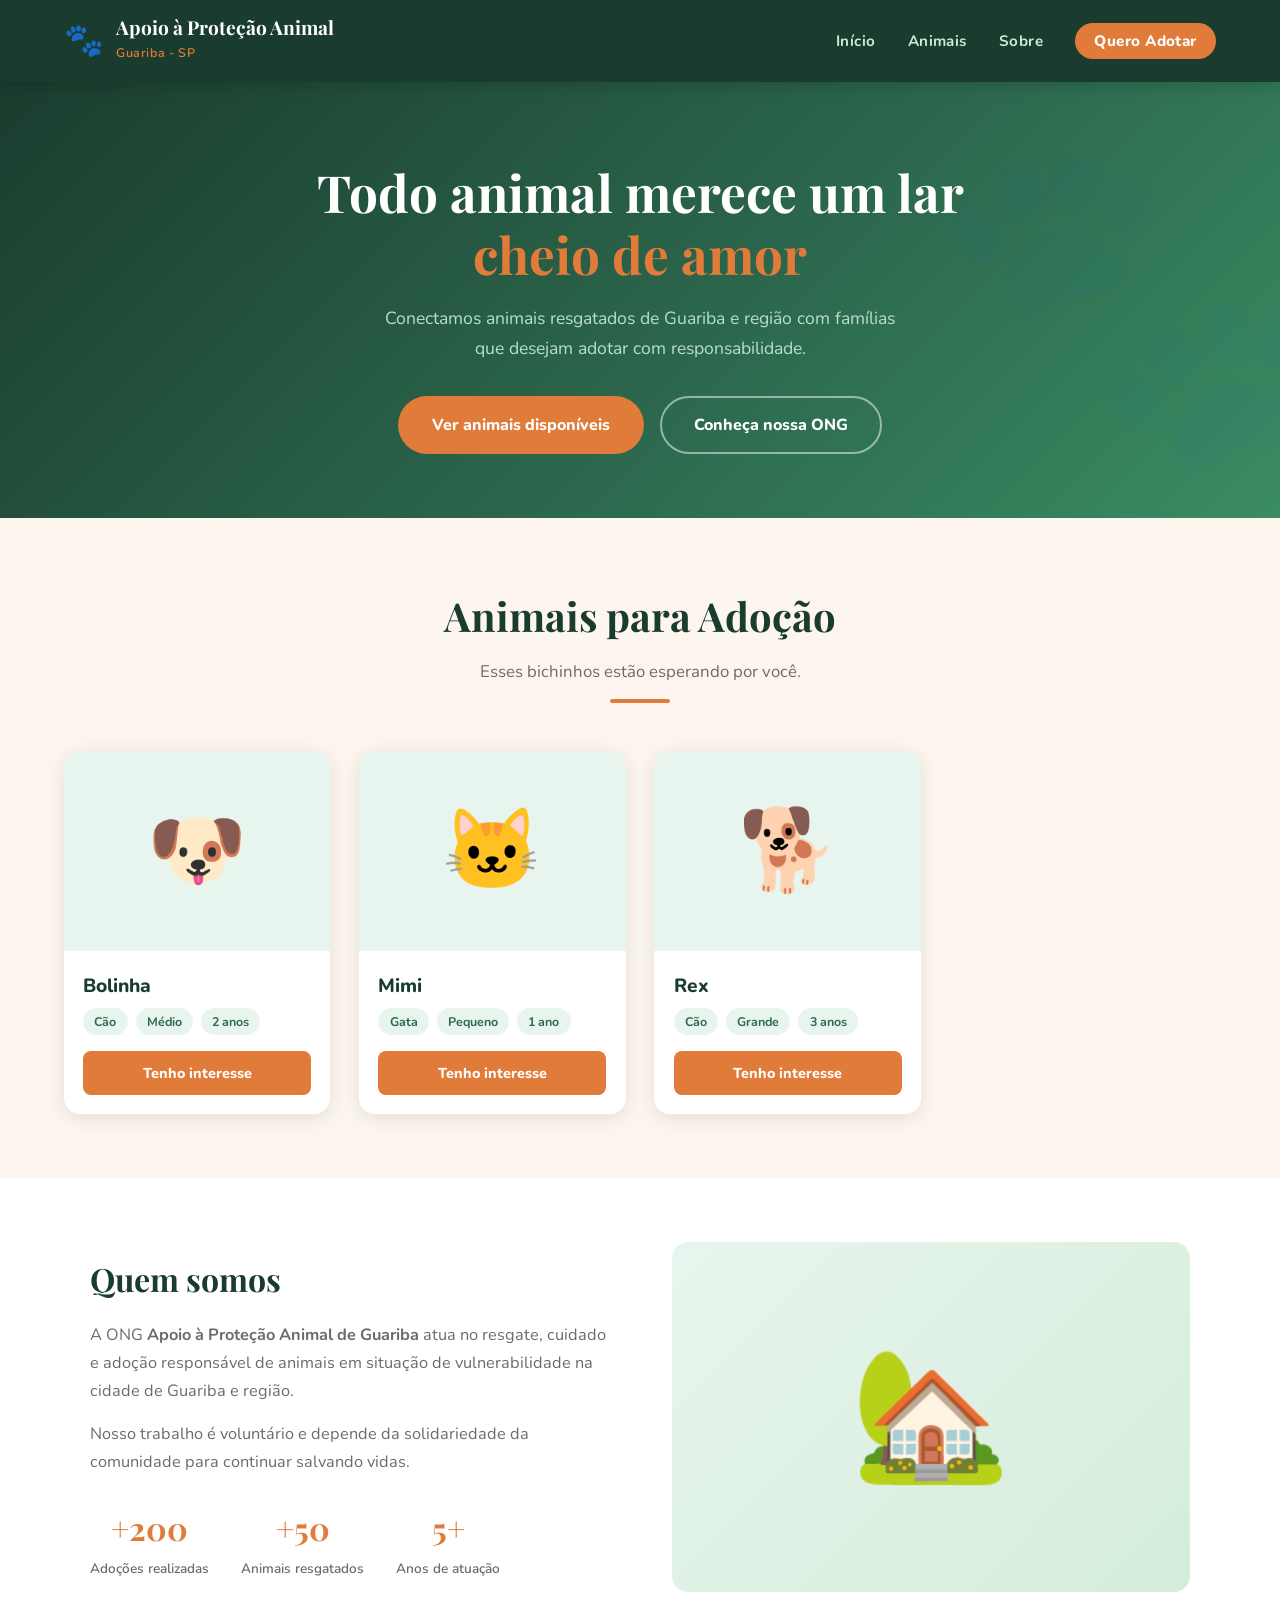
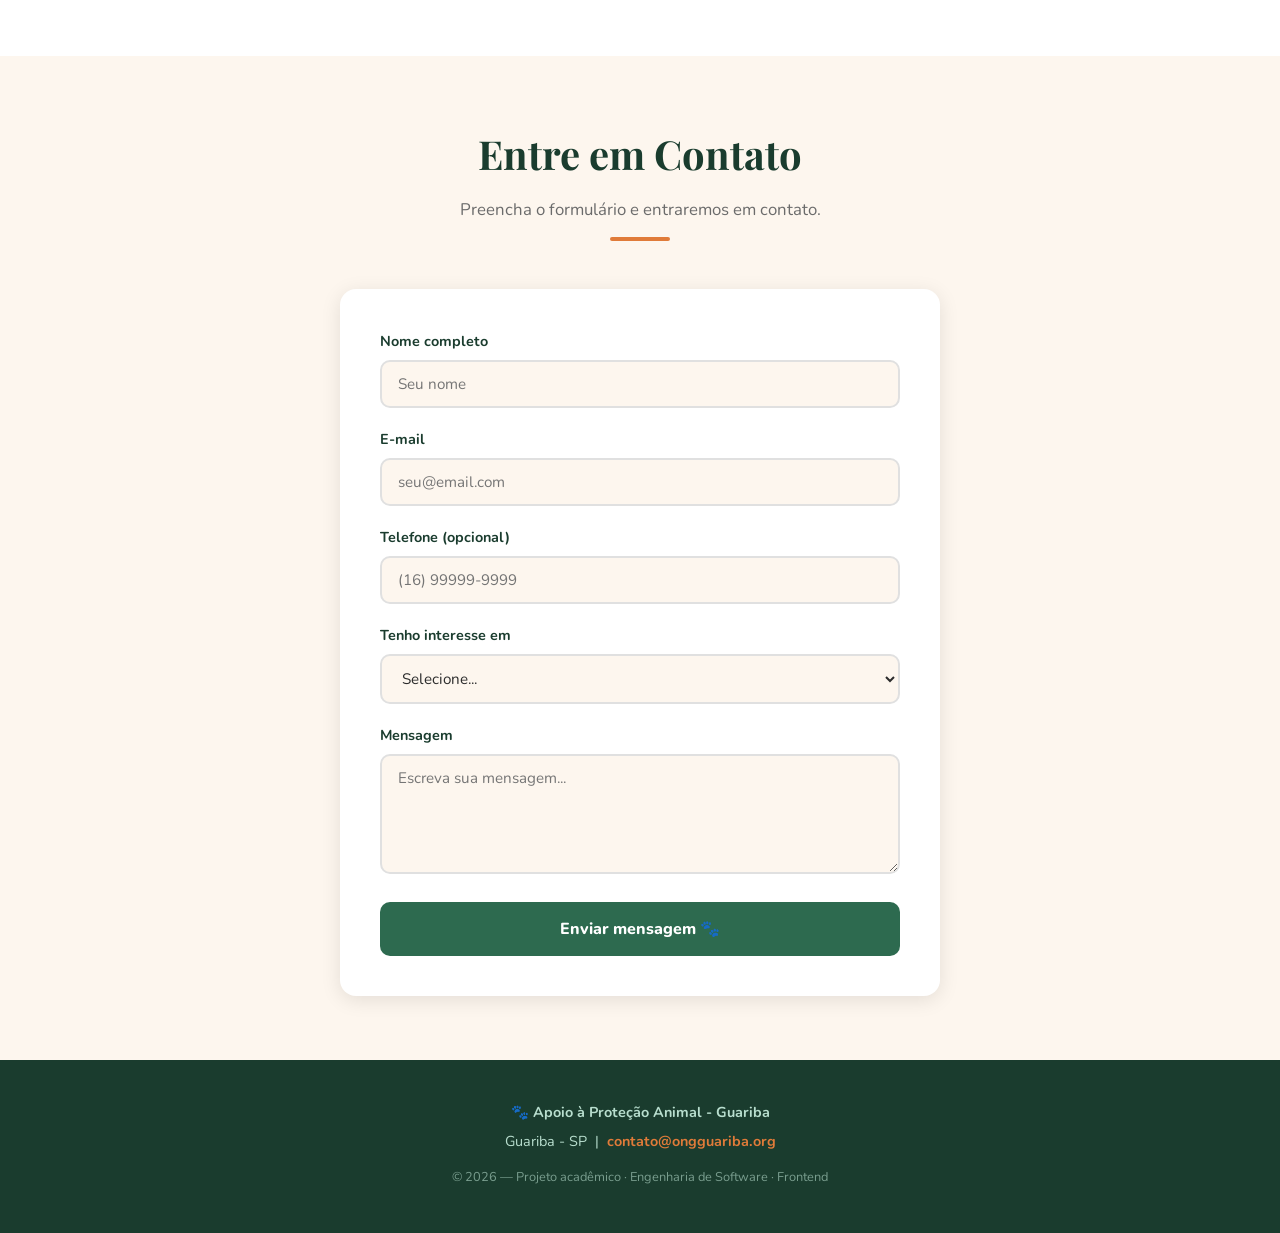
==== index.html @ 53de8f16 "fix: "correcao das pastas e css"" ====
<!DOCTYPE html>
<html lang="pt-BR">
<head>
  <meta charset="UTF-8">
  <meta name="viewport" content="width=device-width, initial-scale=1.0">
  <title>Apoio à Proteção Animal - Guariba</title>
  <meta name="description" content="ONG dedicada ao bem-estar e adoção responsável de animais em Guariba - SP.">
  <link rel="stylesheet" href="assets/css/style.css">
</head>
<body>

  <!-- ===== HEADER ===== -->
  <header>
    <div class="header-inner">

      <div class="logo">
        <span class="logo-icone">🐾</span>
        <div class="logo-texto">
          <h1>Apoio à Proteção Animal</h1>
          <span>Guariba - SP</span>
        </div>
      </div>

      <nav>
        <button class="menu-toggle" id="menu-toggle" aria-label="Abrir menu">
          <span></span>
          <span></span>
          <span></span>
        </button>
        <ul id="nav-menu">
          <li><a href="#inicio">Início</a></li>
          <li><a href="#animais">Animais</a></li>
          <li><a href="#sobre">Sobre</a></li>
          <li><a href="#contato" class="btn-adotar">Quero Adotar</a></li>
        </ul>
      </nav>

    </div>
  </header>

  <main>

    <!-- ===== HERO ===== -->
    <section class="hero" id="inicio">
      <div class="hero-conteudo">
        <h2>Todo animal merece um lar <em>cheio de amor</em></h2>
        <p>Conectamos animais resgatados de Guariba e região com famílias que desejam adotar com responsabilidade.</p>
        <div class="hero-btns">
          <a href="#animais" class="btn btn-primario">Ver animais disponíveis</a>
          <a href="#sobre" class="btn btn-secundario">Conheça nossa ONG</a>
        </div>
      </div>
    </section>

    <!-- ===== ANIMAIS ===== -->
    <section id="animais">
      <div class="secao-titulo">
        <h2>Animais para Adoção</h2>
        <p>Esses bichinhos estão esperando por você.</p>
        <div class="linha"></div>
      </div>

      <div class="grid-animais container">

        <article class="card-animal">
          <div class="foto" style="display:flex;align-items:center;justify-content:center;font-size:5rem;">🐶</div>
          <div class="info">
            <h3>Bolinha</h3>
            <div class="tags">
              <span class="tag">Cão</span>
              <span class="tag">Médio</span>
              <span class="tag">2 anos</span>
            </div>
            <a href="#contato" class="btn-card">Tenho interesse</a>
          </div>
        </article>

        <article class="card-animal">
          <div class="foto" style="display:flex;align-items:center;justify-content:center;font-size:5rem;">🐱</div>
          <div class="info">
            <h3>Mimi</h3>
            <div class="tags">
              <span class="tag">Gata</span>
              <span class="tag">Pequeno</span>
              <span class="tag">1 ano</span>
            </div>
            <a href="#contato" class="btn-card">Tenho interesse</a>
          </div>
        </article>

        <article class="card-animal">
          <div class="foto" style="display:flex;align-items:center;justify-content:center;font-size:5rem;">🐕</div>
          <div class="info">
            <h3>Rex</h3>
            <div class="tags">
              <span class="tag">Cão</span>
              <span class="tag">Grande</span>
              <span class="tag">3 anos</span>
            </div>
            <a href="#contato" class="btn-card">Tenho interesse</a>
          </div>
        </article>

      </div>
    </section>

    <!-- ===== SOBRE ===== -->
    <section class="sobre" id="sobre">
      <div class="sobre-inner">

        <div class="sobre-texto">
          <h2>Quem somos</h2>
          <p>A ONG <strong>Apoio à Proteção Animal de Guariba</strong> atua no resgate, cuidado e adoção responsável de animais em situação de vulnerabilidade na cidade de Guariba e região.</p>
          <p>Nosso trabalho é voluntário e depende da solidariedade da comunidade para continuar salvando vidas.</p>
          <div class="sobre-stats">
            <div class="stat">
              <strong>+200</strong>
              <span>Adoções realizadas</span>
            </div>
            <div class="stat">
              <strong>+50</strong>
              <span>Animais resgatados</span>
            </div>
            <div class="stat">
              <strong>5+</strong>
              <span>Anos de atuação</span>
            </div>
          </div>
        </div>

        <div class="sobre-imagem" aria-hidden="true">🏡</div>

      </div>
    </section>

    <!-- ===== CONTATO ===== -->
    <section id="contato">
      <div class="secao-titulo">
        <h2>Entre em Contato</h2>
        <p>Preencha o formulário e entraremos em contato.</p>
        <div class="linha"></div>
      </div>

      <div class="contato-inner">
        <form id="form-contato" novalidate>

          <div class="form-grupo">
            <label for="nome">Nome completo</label>
            <input type="text" id="nome" name="nome" placeholder="Seu nome">
          </div>

          <div class="form-grupo">
            <label for="email">E-mail</label>
            <input type="email" id="email" name="email" placeholder="seu@email.com">
          </div>

          <div class="form-grupo">
            <label for="telefone">Telefone (opcional)</label>
            <input type="tel" id="telefone" name="telefone" placeholder="(16) 99999-9999">
          </div>

          <div class="form-grupo">
            <label for="interesse">Tenho interesse em</label>
            <select id="interesse" name="interesse">
              <option value="">Selecione...</option>
              <option value="adotar">Adotar um animal</option>
              <option value="voluntario">Ser voluntário</option>
              <option value="doar">Fazer uma doação</option>
              <option value="outro">Outro assunto</option>
            </select>
          </div>

          <div class="form-grupo">
            <label for="mensagem">Mensagem</label>
            <textarea id="mensagem" name="mensagem" placeholder="Escreva sua mensagem..."></textarea>
          </div>

          <button type="submit" class="btn-enviar">Enviar mensagem 🐾</button>

        </form>
      </div>
    </section>

  </main>

  <!-- ===== FOOTER ===== -->
  <footer>
    <p>🐾 <strong>Apoio à Proteção Animal - Guariba</strong></p>
    <p>Guariba - SP &nbsp;|&nbsp; <a href="mailto:contato@ongguariba.org">contato@ongguariba.org</a></p>
    <p style="margin-top: 0.8rem; font-size: 0.8rem; opacity: 0.6;">&copy; 2026 — Projeto acadêmico · Engenharia de Software · Frontend</p>
  </footer>

  <script src="assets/js/script.js"></script>
</body>
</html>
---- assets/css/style.css ----
/* =============================================
   Apoio à Proteção Animal - Guariba
   style.css — Estilização Global
   ============================================= */

@import url('https://fonts.googleapis.com/css2?family=Nunito:wght@400;600;700;800;900&family=Playfair+Display:wght@700;900&display=swap');

/* --- Variáveis --- */
:root {
  --cor-primaria: #e07b39;
  --cor-secundaria: #2d6a4f;
  --cor-fundo: #fdf6ee;
  --cor-texto: #2c2c2c;
  --cor-texto-claro: #6b6b6b;
  --cor-branco: #ffffff;
  --cor-header-footer: #1a3c2e;
  --sombra: 0 4px 20px rgba(0,0,0,0.10);
  --borda-radius: 16px;
  --transicao: 0.3s ease;
  --fonte-titulo: 'Playfair Display', serif;
  --fonte-corpo: 'Nunito', sans-serif;
}

/* --- Reset & Base --- */
*, *::before, *::after {
  margin: 0;
  padding: 0;
  box-sizing: border-box;
}

html {
  scroll-behavior: smooth;
}

body {
  font-family: var(--fonte-corpo);
  background-color: var(--cor-fundo);
  color: var(--cor-texto);
  line-height: 1.7;
  font-size: 16px;
}

img {
  max-width: 100%;
  display: block;
}

a {
  text-decoration: none;
  color: inherit;
}

ul {
  list-style: none;
}

/* --- Container --- */
.container {
  max-width: 1200px;
  margin: 0 auto;
  padding: 0 1.5rem;
}

/* =============================================
   HEADER & NAVEGAÇÃO
   ============================================= */

header {
  background-color: var(--cor-header-footer);
  position: sticky;
  top: 0;
  z-index: 1000;
  box-shadow: 0 2px 16px rgba(0,0,0,0.18);
}

.header-inner {
  display: flex;
  align-items: center;
  justify-content: space-between;
  padding: 1rem 1.5rem;
  max-width: 1200px;
  margin: 0 auto;
}

.logo {
  display: flex;
  align-items: center;
  gap: 0.75rem;
}

.logo-icone {
  font-size: 2rem;
  line-height: 1;
}

.logo-texto h1 {
  font-family: var(--fonte-titulo);
  font-size: 1.2rem;
  color: var(--cor-branco);
  line-height: 1.2;
}

.logo-texto span {
  font-size: 0.78rem;
  color: var(--cor-primaria);
  font-weight: 600;
  letter-spacing: 0.05em;
}

nav ul {
  display: flex;
  gap: 2rem;
  align-items: center;
}

nav ul li a {
  color: #cde8db;
  font-weight: 700;
  font-size: 0.95rem;
  letter-spacing: 0.03em;
  transition: color var(--transicao);
  position: relative;
  padding-bottom: 4px;
}

nav ul li a::after {
  content: '';
  position: absolute;
  bottom: 0;
  left: 0;
  width: 0;
  height: 2px;
  background: var(--cor-primaria);
  transition: width var(--transicao);
}

nav ul li a:hover {
  color: var(--cor-branco);
}

nav ul li a:hover::after {
  width: 100%;
}

nav ul li a.btn-adotar {
  background: var(--cor-primaria);
  color: var(--cor-branco);
  padding: 0.5rem 1.2rem;
  border-radius: 50px;
  font-weight: 800;
  transition: background var(--transicao), transform var(--transicao);
}

nav ul li a.btn-adotar::after {
  display: none;
}

nav ul li a.btn-adotar:hover {
  background: #c96828;
  transform: translateY(-2px);
}

/* Menu Hamburguer */
.menu-toggle {
  display: none;
  flex-direction: column;
  gap: 5px;
  cursor: pointer;
  background: none;
  border: none;
  padding: 4px;
}

.menu-toggle span {
  display: block;
  width: 26px;
  height: 3px;
  background: var(--cor-branco);
  border-radius: 3px;
  transition: all var(--transicao);
}

/* =============================================
   HERO / BANNER
   ============================================= */

.hero {
  background: linear-gradient(135deg, var(--cor-header-footer) 0%, #2d6a4f 60%, #3a8c62 100%);
  padding: 5rem 1.5rem 4rem;
  text-align: center;
  position: relative;
  overflow: hidden;
}

.hero::before {
  content: '🐾';
  position: absolute;
  font-size: 20rem;
  opacity: 0.04;
  top: -3rem;
  right: -3rem;
  pointer-events: none;
}

.hero-conteudo {
  max-width: 700px;
  margin: 0 auto;
  animation: fadeUp 0.8s ease both;
}

.hero h2 {
  font-family: var(--fonte-titulo);
  font-size: clamp(2rem, 5vw, 3.2rem);
  color: var(--cor-branco);
  line-height: 1.2;
  margin-bottom: 1.2rem;
}

.hero h2 em {
  color: var(--cor-primaria);
  font-style: normal;
}

.hero p {
  font-size: 1.1rem;
  color: #b8dece;
  margin-bottom: 2rem;
  max-width: 540px;
  margin-left: auto;
  margin-right: auto;
}

.hero-btns {
  display: flex;
  gap: 1rem;
  justify-content: center;
  flex-wrap: wrap;
}

.btn {
  display: inline-block;
  padding: 0.85rem 2rem;
  border-radius: 50px;
  font-weight: 800;
  font-family: var(--fonte-corpo);
  font-size: 1rem;
  cursor: pointer;
  transition: all var(--transicao);
  border: 2px solid transparent;
}

.btn-primario {
  background: var(--cor-primaria);
  color: var(--cor-branco);
}

.btn-primario:hover {
  background: #c96828;
  transform: translateY(-3px);
  box-shadow: 0 8px 20px rgba(224, 123, 57, 0.35);
}

.btn-secundario {
  background: transparent;
  color: var(--cor-branco);
  border-color: rgba(255,255,255,0.5);
}

.btn-secundario:hover {
  background: rgba(255,255,255,0.1);
  border-color: var(--cor-branco);
  transform: translateY(-3px);
}

/* =============================================
   SEÇÕES GERAIS
   ============================================= */

section {
  padding: 4rem 1.5rem;
}

.secao-titulo {
  text-align: center;
  margin-bottom: 3rem;
}

.secao-titulo h2 {
  font-family: var(--fonte-titulo);
  font-size: clamp(1.8rem, 4vw, 2.5rem);
  color: var(--cor-header-footer);
  margin-bottom: 0.5rem;
}

.secao-titulo p {
  color: var(--cor-texto-claro);
  font-size: 1.05rem;
  max-width: 500px;
  margin: 0 auto;
}

.secao-titulo .linha {
  width: 60px;
  height: 4px;
  background: var(--cor-primaria);
  border-radius: 2px;
  margin: 0.75rem auto 0;
}

/* =============================================
   CARDS ANIMAIS
   ============================================= */

.grid-animais {
  display: grid;
  grid-template-columns: repeat(auto-fill, minmax(260px, 1fr));
  gap: 1.8rem;
  max-width: 1200px;
  margin: 0 auto;
}

.card-animal {
  background: var(--cor-branco);
  border-radius: var(--borda-radius);
  overflow: hidden;
  box-shadow: var(--sombra);
  transition: transform var(--transicao), box-shadow var(--transicao);
}

.card-animal:hover {
  transform: translateY(-6px);
  box-shadow: 0 12px 32px rgba(0,0,0,0.14);
}

.card-animal .foto {
  width: 100%;
  height: 200px;
  object-fit: cover;
  background: #e8f5ee;
}

.card-animal .info {
  padding: 1.2rem;
}

.card-animal h3 {
  font-size: 1.2rem;
  font-weight: 800;
  color: var(--cor-header-footer);
  margin-bottom: 0.3rem;
}

.card-animal .tags {
  display: flex;
  gap: 0.5rem;
  flex-wrap: wrap;
  margin-bottom: 1rem;
}

.tag {
  background: #e8f5ee;
  color: var(--cor-secundaria);
  font-size: 0.78rem;
  font-weight: 700;
  padding: 0.2rem 0.7rem;
  border-radius: 50px;
}

.card-animal .btn-card {
  display: block;
  text-align: center;
  padding: 0.6rem;
  background: var(--cor-primaria);
  color: var(--cor-branco);
  border-radius: 8px;
  font-weight: 800;
  font-size: 0.9rem;
  transition: background var(--transicao);
}

.card-animal .btn-card:hover {
  background: #c96828;
}

/* =============================================
   SOBRE
   ============================================= */

.sobre {
  background: var(--cor-branco);
}

.sobre-inner {
  display: grid;
  grid-template-columns: 1fr 1fr;
  gap: 4rem;
  align-items: center;
  max-width: 1100px;
  margin: 0 auto;
}

.sobre-texto h2 {
  font-family: var(--fonte-titulo);
  font-size: 2rem;
  color: var(--cor-header-footer);
  margin-bottom: 1rem;
}

.sobre-texto p {
  color: var(--cor-texto-claro);
  margin-bottom: 1rem;
  font-size: 1.02rem;
}

.sobre-stats {
  display: flex;
  gap: 2rem;
  margin-top: 1.5rem;
}

.stat {
  text-align: center;
}

.stat strong {
  display: block;
  font-family: var(--fonte-titulo);
  font-size: 2rem;
  color: var(--cor-primaria);
}

.stat span {
  font-size: 0.85rem;
  color: var(--cor-texto-claro);
  font-weight: 600;
}

.sobre-imagem {
  background: linear-gradient(135deg, #e8f5ee, #d4edda);
  border-radius: var(--borda-radius);
  height: 350px;
  display: flex;
  align-items: center;
  justify-content: center;
  font-size: 8rem;
}

/* =============================================
   CONTATO
   ============================================= */

.contato-inner {
  max-width: 600px;
  margin: 0 auto;
  background: var(--cor-branco);
  border-radius: var(--borda-radius);
  padding: 2.5rem;
  box-shadow: var(--sombra);
}

.form-grupo {
  margin-bottom: 1.2rem;
}

.form-grupo label {
  display: block;
  font-weight: 700;
  margin-bottom: 0.4rem;
  font-size: 0.9rem;
  color: var(--cor-header-footer);
}

.form-grupo input,
.form-grupo select,
.form-grupo textarea {
  width: 100%;
  padding: 0.75rem 1rem;
  border: 2px solid #e0e0e0;
  border-radius: 10px;
  font-family: var(--fonte-corpo);
  font-size: 0.95rem;
  color: var(--cor-texto);
  transition: border-color var(--transicao);
  background: var(--cor-fundo);
}

.form-grupo input:focus,
.form-grupo select:focus,
.form-grupo textarea:focus {
  outline: none;
  border-color: var(--cor-secundaria);
}

.form-grupo textarea {
  resize: vertical;
  min-height: 120px;
}

.btn-enviar {
  width: 100%;
  padding: 1rem;
  background: var(--cor-secundaria);
  color: var(--cor-branco);
  border: none;
  border-radius: 10px;
  font-family: var(--fonte-corpo);
  font-size: 1rem;
  font-weight: 800;
  cursor: pointer;
  transition: background var(--transicao), transform var(--transicao);
}

.btn-enviar:hover {
  background: #1f4d38;
  transform: translateY(-2px);
}

/* =============================================
   FOOTER
   ============================================= */

footer {
  background: var(--cor-header-footer);
  color: #b8dece;
  padding: 2.5rem 1.5rem;
  text-align: center;
}

footer p {
  font-size: 0.9rem;
  margin-bottom: 0.3rem;
}

footer a {
  color: var(--cor-primaria);
  font-weight: 700;
  transition: color var(--transicao);
}

footer a:hover {
  color: var(--cor-branco);
}

/* =============================================
   ANIMAÇÕES
   ============================================= */

@keyframes fadeUp {
  from {
    opacity: 0;
    transform: translateY(30px);
  }
  to {
    opacity: 1;
    transform: translateY(0);
  }
}

/* =============================================
   RESPONSIVIDADE
   ============================================= */

@media (max-width: 900px) {
  .sobre-inner {
    grid-template-columns: 1fr;
    gap: 2rem;
  }

  .sobre-imagem {
    height: 220px;
    font-size: 5rem;
    order: -1;
  }
}

@media (max-width: 768px) {
  nav ul {
    display: none;
    flex-direction: column;
    position: absolute;
    top: 100%;
    left: 0;
    right: 0;
    background: var(--cor-header-footer);
    padding: 1.5rem;
    gap: 1.2rem;
    box-shadow: 0 8px 20px rgba(0,0,0,0.2);
  }

  nav ul.aberto {
    display: flex;
  }

  .menu-toggle {
    display: flex;
  }

  .menu-toggle.ativo span:nth-child(1) {
    transform: rotate(45deg) translate(5px, 6px);
  }

  .menu-toggle.ativo span:nth-child(2) {
    opacity: 0;
  }

  .menu-toggle.ativo span:nth-child(3) {
    transform: rotate(-45deg) translate(5px, -6px);
  }

  header {
    position: relative;
  }

  .header-inner {
    position: relative;
  }
}

@media (max-width: 480px) {
  .hero {
    padding: 3rem 1rem 2.5rem;
  }

  .sobre-stats {
    gap: 1rem;
  }

  .contato-inner {
    padding: 1.5rem 1rem;
  }
}
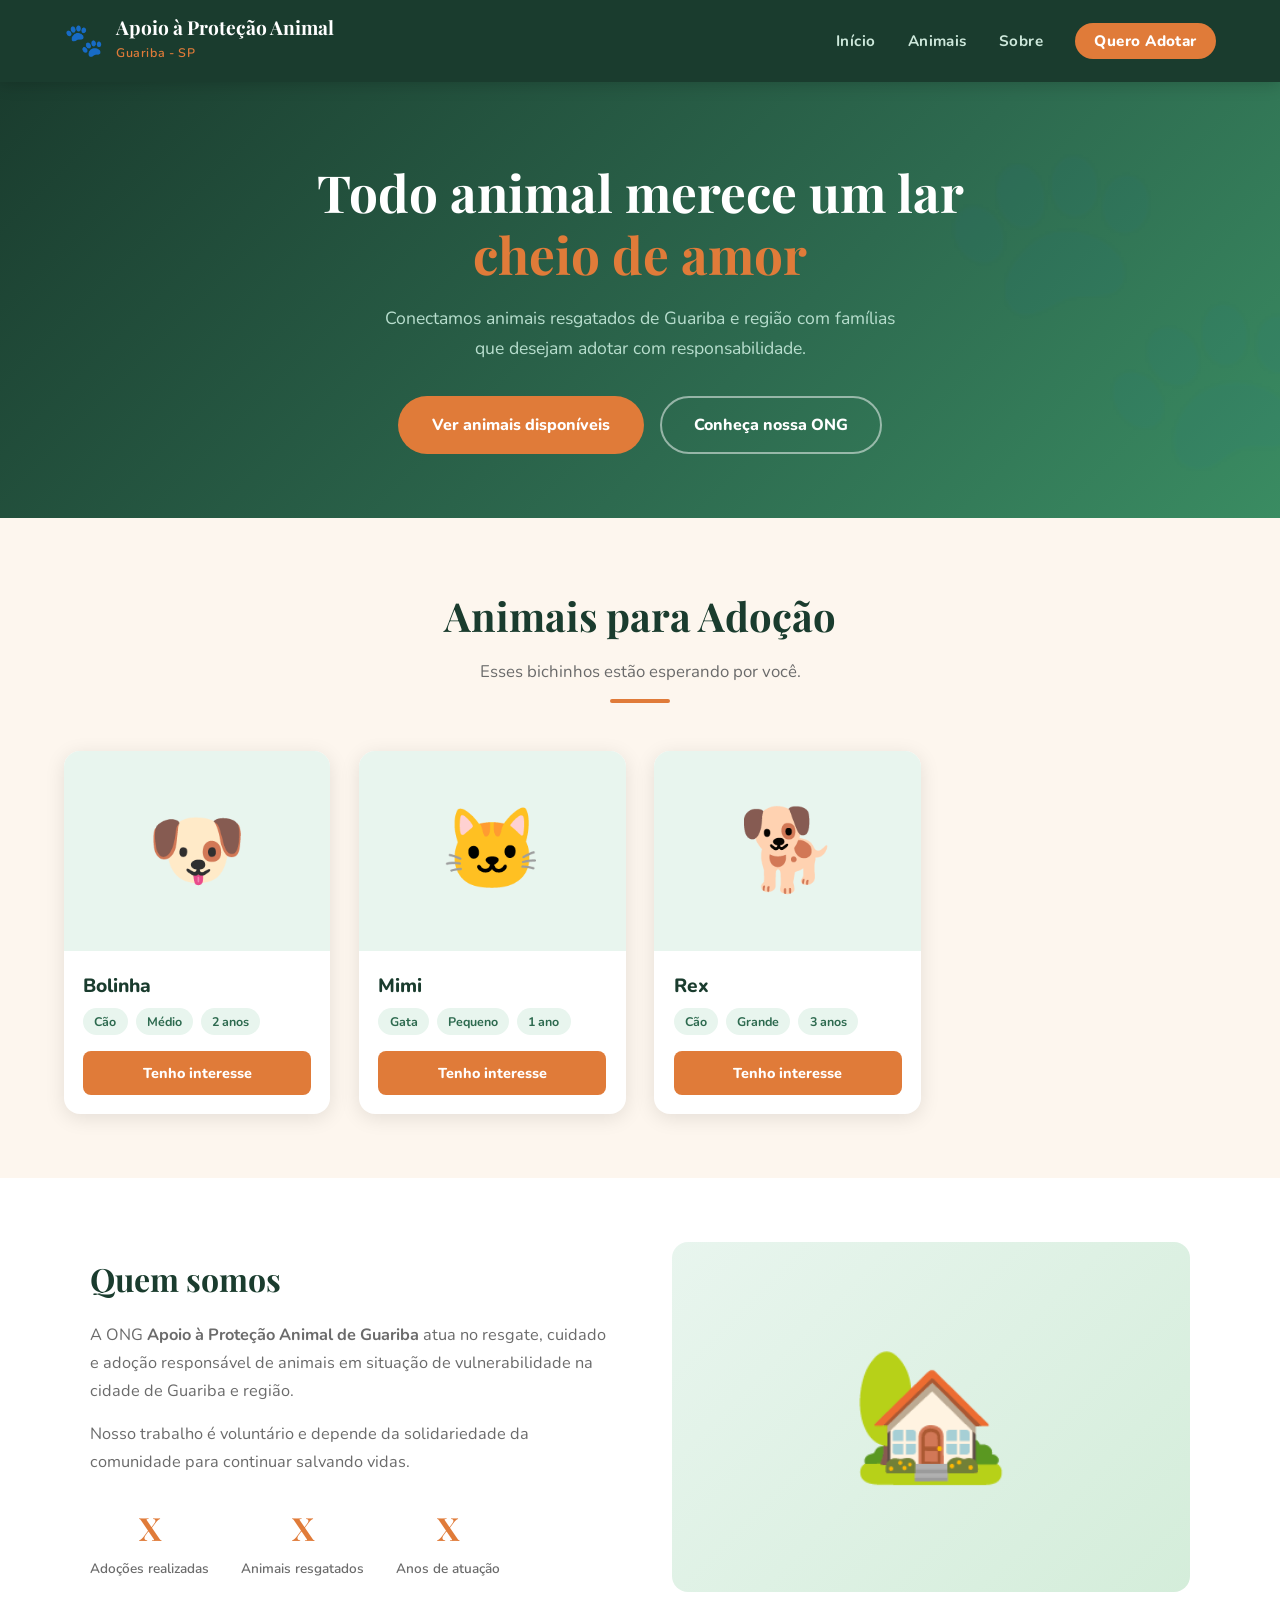
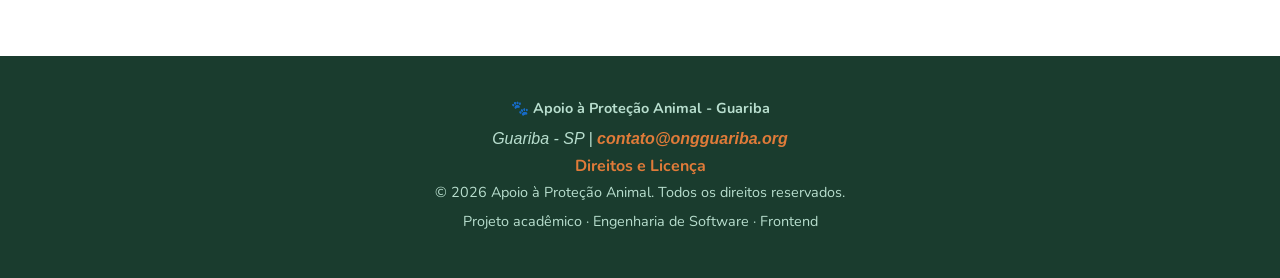
==== commit 29d5a38b: "feat: add paginas e licenca" ====
--- a/index.html
+++ b/index.html
@@ -31,7 +31,7 @@
           <li><a href="#inicio">Início</a></li>
           <li><a href="#animais">Animais</a></li>
           <li><a href="#sobre">Sobre</a></li>
-          <li><a href="#contato" class="btn-adotar">Quero Adotar</a></li>
+          <li><a href="adocao.html" class="btn-adotar">Quero Adotar</a></li>
         </ul>
       </nav>
 
@@ -46,7 +46,7 @@
         <h2>Todo animal merece um lar <em>cheio de amor</em></h2>
         <p>Conectamos animais resgatados de Guariba e região com famílias que desejam adotar com responsabilidade.</p>
         <div class="hero-btns">
-          <a href="#animais" class="btn btn-primario">Ver animais disponíveis</a>
+          <a href="adocao.html" class="btn btn-primario">Ver animais disponíveis</a>
           <a href="#sobre" class="btn btn-secundario">Conheça nossa ONG</a>
         </div>
       </div>
@@ -71,7 +71,7 @@
               <span class="tag">Médio</span>
               <span class="tag">2 anos</span>
             </div>
-            <a href="#contato" class="btn-card">Tenho interesse</a>
+            <a href="adocao.html" class="btn-card">Tenho interesse</a>
           </div>
         </article>
 
@@ -84,7 +84,7 @@
               <span class="tag">Pequeno</span>
               <span class="tag">1 ano</span>
             </div>
-            <a href="#contato" class="btn-card">Tenho interesse</a>
+            <a href="adocao.html" class="btn-card">Tenho interesse</a>
           </div>
         </article>
 
@@ -97,7 +97,7 @@
               <span class="tag">Grande</span>
               <span class="tag">3 anos</span>
             </div>
-            <a href="#contato" class="btn-card">Tenho interesse</a>
+            <a href="adocao.html" class="btn-card">Tenho interesse</a>
           </div>
         </article>
 
@@ -114,15 +114,15 @@
           <p>Nosso trabalho é voluntário e depende da solidariedade da comunidade para continuar salvando vidas.</p>
           <div class="sobre-stats">
             <div class="stat">
-              <strong>+200</strong>
+              <strong>X</strong>
               <span>Adoções realizadas</span>
             </div>
             <div class="stat">
-              <strong>+50</strong>
+              <strong>X</strong>
               <span>Animais resgatados</span>
             </div>
             <div class="stat">
-              <strong>5+</strong>
+              <strong>X</strong>
               <span>Anos de atuação</span>
             </div>
           </div>
@@ -133,62 +133,39 @@
       </div>
     </section>
 
-    <!-- ===== CONTATO ===== -->
-    <section id="contato">
-      <div class="secao-titulo">
-        <h2>Entre em Contato</h2>
-        <p>Preencha o formulário e entraremos em contato.</p>
-        <div class="linha"></div>
-      </div>
-
-      <div class="contato-inner">
-        <form id="form-contato" novalidate>
-
-          <div class="form-grupo">
-            <label for="nome">Nome completo</label>
-            <input type="text" id="nome" name="nome" placeholder="Seu nome">
-          </div>
-
-          <div class="form-grupo">
-            <label for="email">E-mail</label>
-            <input type="email" id="email" name="email" placeholder="seu@email.com">
-          </div>
-
-          <div class="form-grupo">
-            <label for="telefone">Telefone (opcional)</label>
-            <input type="tel" id="telefone" name="telefone" placeholder="(16) 99999-9999">
-          </div>
-
-          <div class="form-grupo">
-            <label for="interesse">Tenho interesse em</label>
-            <select id="interesse" name="interesse">
-              <option value="">Selecione...</option>
-              <option value="adotar">Adotar um animal</option>
-              <option value="voluntario">Ser voluntário</option>
-              <option value="doar">Fazer uma doação</option>
-              <option value="outro">Outro assunto</option>
-            </select>
-          </div>
-
-          <div class="form-grupo">
-            <label for="mensagem">Mensagem</label>
-            <textarea id="mensagem" name="mensagem" placeholder="Escreva sua mensagem..."></textarea>
-          </div>
-
-          <button type="submit" class="btn-enviar">Enviar mensagem 🐾</button>
-
-        </form>
-      </div>
-    </section>
-
-  </main>
+    
 
   <!-- ===== FOOTER ===== -->
-  <footer>
-    <p>🐾 <strong>Apoio à Proteção Animal - Guariba</strong></p>
-    <p>Guariba - SP &nbsp;|&nbsp; <a href="mailto:contato@ongguariba.org">contato@ongguariba.org</a></p>
-    <p style="margin-top: 0.8rem; font-size: 0.8rem; opacity: 0.6;">&copy; 2026 — Projeto acadêmico · Engenharia de Software · Frontend</p>
-  </footer>
+  <!-- ===== FOOTER ===== -->
+<footer>
+  <div class="footer-conteudo">
+
+    <p>
+      🐾 <strong>Apoio à Proteção Animal - Guariba</strong>
+    </p>
+
+    <address>
+      Guariba - SP |
+      <a href="mailto:contato@ongguariba.org">
+        contato@ongguariba.org
+      </a>
+    </address>
+
+    <nav class="footer-links" aria-label="Links institucionais">
+      <a href="licenca.html">Direitos e Licença</a>
+    </nav>
+
+    <p class="copyright">
+      &copy; 2026 Apoio à Proteção Animal.
+      Todos os direitos reservados.
+    </p>
+
+    <p class="projeto-info">
+      Projeto acadêmico · Engenharia de Software · Frontend
+    </p>
+
+  </div>
+</footer>
 
   <script src="assets/js/script.js"></script>
 </body>
--- a/assets/css/style.css
+++ b/assets/css/style.css
@@ -628,4 +628,120 @@
   .contato-inner {
     padding: 1.5rem 1rem;
   }
+
+  /* =============================================
+   LICENÇA
+   ============================================= */
+
+.footer-links {
+  margin: 1rem 0;
+}
+
+.footer-links a {
+  color: var(--cor-primaria);
+  font-weight: 700;
+}
+
+.footer-links a:hover {
+  color: var(--cor-branco);
+}
+
+.copyright {
+  margin-top: 1rem;
+  font-size: 0.9rem;
+}
+
+.projeto-info {
+  opacity: 0.7;
+  font-size: 0.8rem;
+}
+
+.licenca-box {
+  background: var(--cor-branco);
+  padding: 2rem;
+  border-radius: var(--borda-radius);
+  box-shadow: var(--sombra);
+  max-width: 900px;
+  margin: 0 auto;
+}
+
+.licenca-box h3 {
+  color: var(--cor-header-footer);
+  margin-bottom: 1rem;
+  margin-top: 1.5rem;
+}
+
+.licenca-box p,
+.licenca-box li {
+  color: var(--cor-texto-claro);
+}
+
+/* =============================================
+   PÁGINA ADOÇÃO
+   ============================================= */
+
+.hero-adocao {
+  padding: 4rem 1.5rem;
+}
+
+.lista-animais {
+  display: flex;
+  flex-direction: column;
+  gap: 3rem;
+}
+
+.animal-detalhe {
+  background: var(--cor-branco);
+  border-radius: var(--borda-radius);
+  padding: 2rem;
+  box-shadow: var(--sombra);
+
+  display: grid;
+  grid-template-columns: 1.2fr 1fr;
+  gap: 2rem;
+  align-items: center;
+}
+
+.animal-galeria {
+  display: grid;
+  grid-template-columns: repeat(auto-fit, minmax(180px, 1fr));
+  gap: 1rem;
+}
+
+.animal-galeria figure {
+  overflow: hidden;
+  border-radius: 14px;
+}
+
+.animal-galeria img {
+  width: 100%;
+  height: 220px;
+  object-fit: cover;
+
+  transition: transform 0.4s ease;
+}
+
+.animal-galeria img:hover {
+  transform: scale(1.05);
+}
+
+.animal-info h3 {
+  font-size: 2rem;
+  color: var(--cor-header-footer);
+  margin-bottom: 1rem;
+}
+
+.animal-info p {
+  margin: 1rem 0 1.5rem;
+  color: var(--cor-texto-claro);
+}
+
+@media (max-width: 900px) {
+
+  .animal-detalhe {
+    grid-template-columns: 1fr;
+  }
+
+}
+
 }
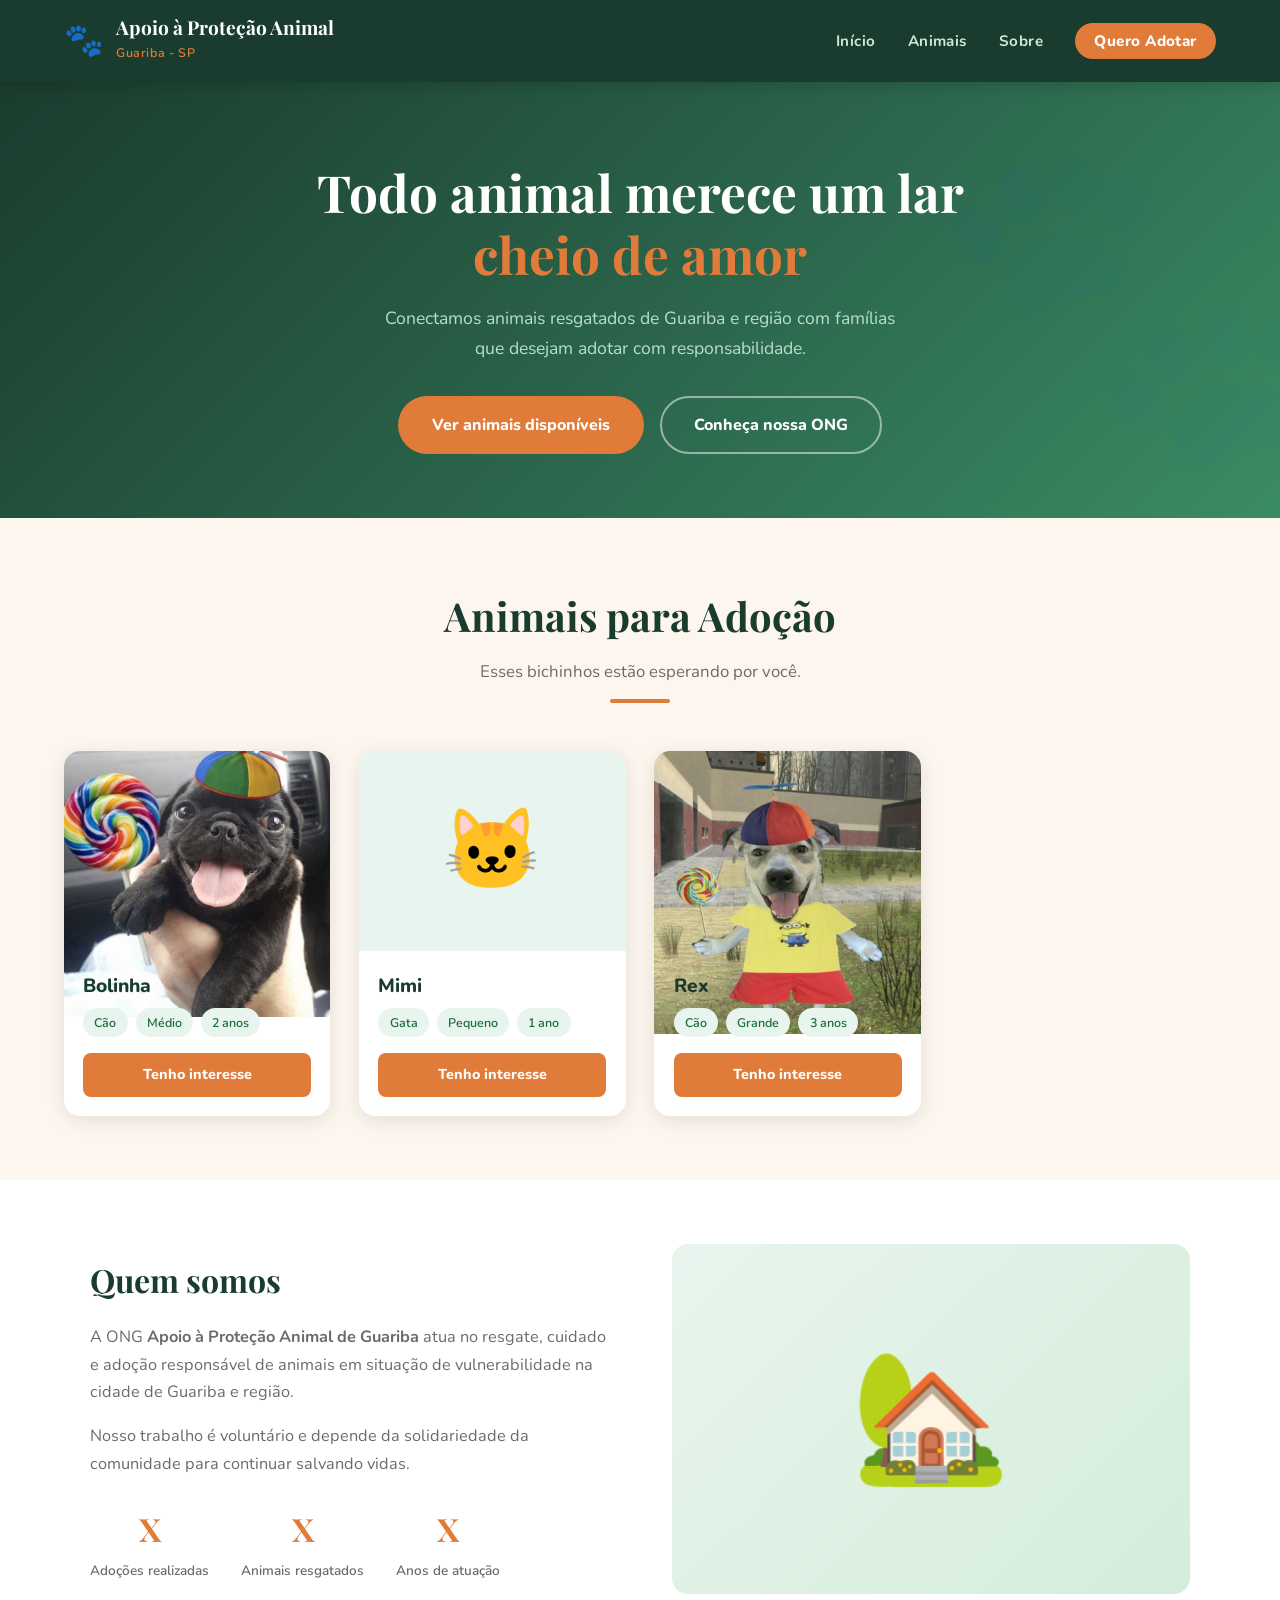
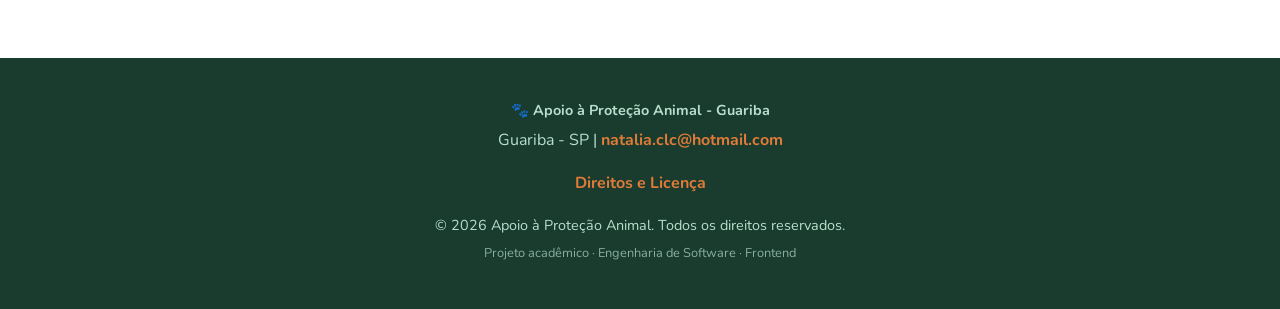
==== commit a954a2ac: "refactor: add a pagina "sobre" e refatorei a pagina de adocao." ====
--- a/index.html
+++ b/index.html
@@ -30,7 +30,7 @@
         <ul id="nav-menu">
           <li><a href="#inicio">Início</a></li>
           <li><a href="#animais">Animais</a></li>
-          <li><a href="#sobre">Sobre</a></li>
+          <li><a href="sobre.html">Sobre</a></li>
           <li><a href="adocao.html" class="btn-adotar">Quero Adotar</a></li>
         </ul>
       </nav>
@@ -46,7 +46,7 @@
         <h2>Todo animal merece um lar <em>cheio de amor</em></h2>
         <p>Conectamos animais resgatados de Guariba e região com famílias que desejam adotar com responsabilidade.</p>
         <div class="hero-btns">
-          <a href="adocao.html" class="btn btn-primario">Ver animais disponíveis</a>
+          <a href="#animais" class="btn btn-primario">Ver animais disponíveis</a>
           <a href="#sobre" class="btn btn-secundario">Conheça nossa ONG</a>
         </div>
       </div>
@@ -63,7 +63,9 @@
       <div class="grid-animais container">
 
         <article class="card-animal">
-          <div class="foto" style="display:flex;align-items:center;justify-content:center;font-size:5rem;">🐶</div>
+          <div class="foto">
+  <img src="assets/img/bolinha.jpg" alt="Bolinha">
+</div>
           <div class="info">
             <h3>Bolinha</h3>
             <div class="tags">
@@ -89,7 +91,9 @@
         </article>
 
         <article class="card-animal">
-          <div class="foto" style="display:flex;align-items:center;justify-content:center;font-size:5rem;">🐕</div>
+          <div class="foto">
+  <img src="assets/img/bolinha2.jpg" alt="Rex">
+</div>
           <div class="info">
             <h3>Rex</h3>
             <div class="tags">
@@ -144,12 +148,12 @@
       🐾 <strong>Apoio à Proteção Animal - Guariba</strong>
     </p>
 
-    <address>
+ 
       Guariba - SP |
-      <a href="mailto:contato@ongguariba.org">
-        contato@ongguariba.org
+      <a>
+        natalia.clc@hotmail.com
       </a>
-    </address>
+    
 
     <nav class="footer-links" aria-label="Links institucionais">
       <a href="licenca.html">Direitos e Licença</a>
--- a/assets/css/style.css
+++ b/assets/css/style.css
@@ -628,7 +628,7 @@
   .contato-inner {
     padding: 1.5rem 1rem;
   }
-
+}
   /* =============================================
    LICENÇA
    ============================================= */
@@ -680,68 +680,757 @@
    PÁGINA ADOÇÃO
    ============================================= */
 
-.hero-adocao {
-  padding: 4rem 1.5rem;
-}
-
-.lista-animais {
-  display: flex;
-  flex-direction: column;
-  gap: 3rem;
-}
-
-.animal-detalhe {
-  background: var(--cor-branco);
-  border-radius: var(--borda-radius);
-  padding: 2rem;
-  box-shadow: var(--sombra);
-
-  display: grid;
-  grid-template-columns: 1.2fr 1fr;
-  gap: 2rem;
-  align-items: center;
-}
-
-.animal-galeria {
-  display: grid;
-  grid-template-columns: repeat(auto-fit, minmax(180px, 1fr));
-  gap: 1rem;
-}
-
-.animal-galeria figure {
-  overflow: hidden;
-  border-radius: 14px;
-}
-
-.animal-galeria img {
-  width: 100%;
-  height: 220px;
-  object-fit: cover;
-
-  transition: transform 0.4s ease;
-}
-
-.animal-galeria img:hover {
-  transform: scale(1.05);
-}
-
-.animal-info h3 {
-  font-size: 2rem;
-  color: var(--cor-header-footer);
-  margin-bottom: 1rem;
-}
-
-.animal-info p {
-  margin: 1rem 0 1.5rem;
-  color: var(--cor-texto-claro);
-}
-
-@media (max-width: 900px) {
-
-  .animal-detalhe {
-    grid-template-columns: 1fr;
-  }
-
-}
-
-}+/* hero compacto */
+    .hero-adocao {
+      background: linear-gradient(135deg, #1a6b3a 0%, #2d9e5f 60%, #f5a623 100%);
+      padding: 5rem 1.5rem 3.5rem;
+      text-align: center;
+      color: #fff;
+    }
+    .hero-adocao h1 { font-size: clamp(1.8rem, 4vw, 3rem); margin-bottom: .5rem; }
+    .hero-adocao p  { font-size: 1.1rem; opacity: .9; max-width: 560px; margin: 0 auto; }
+ 
+    /* filtros */
+    .filtros {
+      display: flex;
+      flex-wrap: wrap;
+      gap: .6rem;
+      justify-content: center;
+      padding: 2rem 1rem 1rem;
+    }
+    .filtro-btn {
+      padding: .45rem 1.1rem;
+      border-radius: 999px;
+      border: 2px solid #2d9e5f;
+      background: transparent;
+      color: #2d9e5f;
+      font-size: .9rem;
+      font-weight: 600;
+      cursor: pointer;
+      transition: all .2s;
+    }
+    .filtro-btn:hover,
+    .filtro-btn.ativo {
+      background: #2d9e5f;
+      color: #fff;
+    }
+ 
+    /* grid de cards */
+    .grid-adocao {
+      display: grid;
+      grid-template-columns: repeat(auto-fill, minmax(300px, 1fr));
+      gap: 2rem;
+      max-width: 1200px;
+      margin: 2rem auto 4rem;
+      padding: 0 1.5rem;
+    }
+ 
+    /* card do animal */
+    .card-adocao {
+      background: #fff;
+      border-radius: 20px;
+      box-shadow: 0 4px 24px rgba(0,0,0,.10);
+      overflow: hidden;
+      transition: transform .25s, box-shadow .25s;
+    }
+    .card-adocao:hover {
+      transform: translateY(-6px);
+      box-shadow: 0 12px 36px rgba(0,0,0,.15);
+    }
+ 
+    /* ── CARROSSEL ── */
+    .carrossel {
+      position: relative;
+      width: 100%;
+      aspect-ratio: 4/3;
+      overflow: hidden;
+      background: #f0f5f2;
+    }
+    .carrossel-track {
+      display: flex;
+      height: 100%;
+      transition: transform .4s cubic-bezier(.4,0,.2,1);
+    }
+    .carrossel-slide {
+      flex: 0 0 100%;
+      height: 100%;
+      display: flex;
+      align-items: center;
+      justify-content: center;
+      font-size: 6rem;
+      user-select: none;
+      /* quando tiver foto real: */
+      /* background: center/cover no-repeat; */
+    }
+    /* slides com cores de fundo distintas pra não ficar tudo igual */
+    .carrossel-slide:nth-child(1) { background-color: #e8f5ee; }
+    .carrossel-slide:nth-child(2) { background-color: #fef9ec; }
+    .carrossel-slide:nth-child(3) { background-color: #edf4ff; }
+    .carrossel-slide:nth-child(4) { background-color: #fdf0f0; }
+ 
+    /* setas */
+    .carrossel-btn {
+      position: absolute;
+      top: 50%;
+      transform: translateY(-50%);
+      background: rgba(255,255,255,.85);
+      backdrop-filter: blur(4px);
+      border: none;
+      border-radius: 50%;
+      width: 38px;
+      height: 38px;
+      font-size: 1.1rem;
+      cursor: pointer;
+      z-index: 2;
+      display: flex;
+      align-items: center;
+      justify-content: center;
+      box-shadow: 0 2px 8px rgba(0,0,0,.18);
+      transition: background .2s, transform .2s;
+    }
+    .carrossel-btn:hover { background: #fff; transform: translateY(-50%) scale(1.1); }
+    .carrossel-btn.prev { left: 10px; }
+    .carrossel-btn.next { right: 10px; }
+ 
+    /* indicadores (bolinhas) */
+    .carrossel-dots {
+      position: absolute;
+      bottom: 10px;
+      left: 50%;
+      transform: translateX(-50%);
+      display: flex;
+      gap: 6px;
+    }
+    .dot {
+      width: 8px;
+      height: 8px;
+      border-radius: 50%;
+      background: rgba(255,255,255,.5);
+      border: none;
+      cursor: pointer;
+      padding: 0;
+      transition: background .2s, transform .2s;
+    }
+    .dot.ativo {
+      background: #fff;
+      transform: scale(1.3);
+    }
+ 
+    /* contador de fotos */
+    .carrossel-contador {
+      position: absolute;
+      top: 10px;
+      right: 12px;
+      background: rgba(0,0,0,.45);
+      color: #fff;
+      font-size: .75rem;
+      padding: 2px 8px;
+      border-radius: 999px;
+    }
+ 
+    /* info do card */
+    .card-info {
+      padding: 1.25rem 1.5rem 1.5rem;
+    }
+    .card-info h3 {
+      font-size: 1.3rem;
+      margin: 0 0 .5rem;
+      color: #1a3d29;
+    }
+    .card-tags {
+      display: flex;
+      flex-wrap: wrap;
+      gap: .4rem;
+      margin-bottom: .9rem;
+    }
+    .tag {
+      font-size: .78rem;
+      font-weight: 600;
+      padding: .25rem .7rem;
+      border-radius: 999px;
+      background: #e8f5ee;
+      color: #1a6b3a;
+    }
+    .card-desc {
+      font-size: .9rem;
+      color: #555;
+      line-height: 1.6;
+      margin-bottom: 1rem;
+    }
+    .btn-interesse {
+      display: block;
+      width: 100%;
+      padding: .75rem;
+      background: linear-gradient(135deg, #2d9e5f, #1a6b3a);
+      color: #fff;
+      text-align: center;
+      border-radius: 12px;
+      font-weight: 700;
+      font-size: .95rem;
+      text-decoration: none;
+      border: none;
+      cursor: pointer;
+      transition: opacity .2s, transform .2s;
+    }
+    .btn-interesse:hover { opacity: .88; transform: scale(1.02); }
+ 
+    /* badge de status */
+    .badge-status {
+      position: absolute;
+      top: 12px;
+      left: 12px;
+      padding: .25rem .8rem;
+      border-radius: 999px;
+      font-size: .75rem;
+      font-weight: 700;
+      z-index: 2;
+    }
+    .badge-disponivel { background: #2d9e5f; color: #fff; }
+    .badge-reservado  { background: #f5a623; color: #fff; }
+ 
+    /* card escondido pelo filtro */
+    .card-adocao.oculto { display: none; }
+ 
+    /* sem resultados */
+    .sem-resultados {
+      grid-column: 1/-1;
+      text-align: center;
+      padding: 3rem 1rem;
+      color: #888;
+      font-size: 1.1rem;
+      display: none;
+    }
+    .sem-resultados.visivel { display: block; }
+ 
+    /* seção de formulário */
+    .secao-form {
+      background: #f0f5f2;
+      padding: 3rem 1.5rem;
+    }
+    .secao-form h2 {
+      text-align: center;
+      font-size: 1.8rem;
+      color: #1a3d29;
+      margin-bottom: .5rem;
+    }
+    .secao-form > p {
+      text-align: center;
+      color: #555;
+      margin-bottom: 2rem;
+    }
+    .form-adocao {
+      max-width: 600px;
+      margin: 0 auto;
+      background: #fff;
+      padding: 2rem;
+      border-radius: 20px;
+      box-shadow: 0 4px 20px rgba(0,0,0,.08);
+      display: grid;
+      gap: 1rem;
+    }
+    .form-adocao label { font-weight: 600; font-size: .9rem; color: #333; }
+    .form-adocao input,
+    .form-adocao select,
+    .form-adocao textarea {
+      width: 100%;
+      padding: .7rem 1rem;
+      border: 2px solid #d9ede2;
+      border-radius: 10px;
+      font-size: .95rem;
+      transition: border-color .2s;
+      box-sizing: border-box;
+    }
+    .form-adocao input:focus,
+    .form-adocao select:focus,
+    .form-adocao textarea:focus {
+      outline: none;
+      border-color: #2d9e5f;
+    }
+    .form-adocao textarea { resize: vertical; min-height: 100px; }
+    .form-adocao .btn-enviar {
+      padding: .85rem;
+      background: linear-gradient(135deg, #2d9e5f, #1a6b3a);
+      color: #fff;
+      border: none;
+      border-radius: 12px;
+      font-weight: 700;
+      font-size: 1rem;
+      cursor: pointer;
+      transition: opacity .2s;
+    }
+    .form-adocao .btn-enviar:hover { opacity: .88; }
+    .msg-sucesso {
+      display: none;
+      text-align: center;
+      color: #1a6b3a;
+      font-weight: 700;
+      font-size: 1.1rem;
+      padding: 1rem;
+    }
+ 
+    @media (max-width: 480px) {
+      .grid-adocao { grid-template-columns: 1fr; }
+    }
+
+/* =============================================
+    SOBRE A ONG
+   ============================================= */
+
+    /* ── Hero ── */
+    .hero-sobre {
+      background: linear-gradient(135deg, var(--cor-header-footer) 0%, #2d6a4f 70%, #e07b39 100%);
+      padding: 6rem 1.5rem 4rem;
+      text-align: center;
+      color: #fff;
+      position: relative;
+      overflow: hidden;
+    }
+    .hero-sobre::before {
+      content: '🐾';
+      position: absolute;
+      font-size: 22rem;
+      opacity: 0.04;
+      bottom: -4rem;
+      left: -3rem;
+      pointer-events: none;
+    }
+    .hero-sobre-conteudo {
+      position: relative;
+      z-index: 1;
+      animation: fadeUp .8s ease both;
+    }
+    .hero-sobre .label-secao {
+      display: inline-block;
+      background: rgba(255,255,255,.15);
+      border: 1px solid rgba(255,255,255,.3);
+      color: #fff;
+      font-size: .8rem;
+      font-weight: 700;
+      letter-spacing: .12em;
+      text-transform: uppercase;
+      padding: .35rem 1rem;
+      border-radius: 999px;
+      margin-bottom: 1.2rem;
+    }
+    .hero-sobre h1 {
+      font-family: var(--fonte-titulo);
+      font-size: clamp(2.2rem, 5vw, 3.5rem);
+      line-height: 1.15;
+      margin-bottom: 1rem;
+    }
+    .hero-sobre h1 em {
+      color: var(--cor-primaria);
+      font-style: normal;
+    }
+    .hero-sobre p {
+      font-size: 1.1rem;
+      color: #b8dece;
+      max-width: 580px;
+      margin: 0 auto;
+      line-height: 1.7;
+    }
+ 
+    /* ── Navegação interna ── */
+    .nav-ancora {
+      position: sticky;
+      top: 72px;
+      background: #fff;
+      z-index: 100;
+      box-shadow: 0 2px 12px rgba(0,0,0,.08);
+    }
+    .nav-ancora-inner {
+      max-width: 1100px;
+      margin: 0 auto;
+      display: flex;
+      gap: 0;
+      overflow-x: auto;
+      scrollbar-width: none;
+    }
+    .nav-ancora-inner::-webkit-scrollbar { display: none; }
+    .ancora-link {
+      flex-shrink: 0;
+      padding: 1rem 1.5rem;
+      font-size: .88rem;
+      font-weight: 700;
+      color: var(--cor-texto-claro);
+      text-decoration: none;
+      border-bottom: 3px solid transparent;
+      transition: all .2s;
+      white-space: nowrap;
+    }
+    .ancora-link:hover,
+    .ancora-link.ativo {
+      color: var(--cor-secundaria);
+      border-bottom-color: var(--cor-primaria);
+    }
+ 
+    /* ── Seção genérica ── */
+    .secao-sobre {
+      padding: 5rem 1.5rem;
+    }
+    .secao-sobre.fundo-alt {
+      background: #fff;
+    }
+    .secao-sobre.fundo-escuro {
+      background: var(--cor-header-footer);
+      color: #fff;
+    }
+ 
+    .secao-label {
+      display: inline-block;
+      font-size: .75rem;
+      font-weight: 800;
+      letter-spacing: .14em;
+      text-transform: uppercase;
+      color: var(--cor-primaria);
+      margin-bottom: .6rem;
+    }
+    .secao-sobre h2 {
+      font-family: var(--fonte-titulo);
+      font-size: clamp(1.8rem, 4vw, 2.6rem);
+      color: var(--cor-header-footer);
+      margin-bottom: 1rem;
+      line-height: 1.2;
+    }
+    .fundo-escuro .secao-sobre h2,
+    .fundo-escuro h2 { color: #fff; }
+ 
+    /* ── HISTÓRIA — linha do tempo ── */
+    .timeline {
+      max-width: 800px;
+      margin: 3rem auto 0;
+      position: relative;
+    }
+    .timeline::before {
+      content: '';
+      position: absolute;
+      left: 28px;
+      top: 0;
+      bottom: 0;
+      width: 3px;
+      background: linear-gradient(to bottom, var(--cor-primaria), var(--cor-secundaria));
+      border-radius: 2px;
+    }
+    .tl-item {
+      display: flex;
+      gap: 2rem;
+      margin-bottom: 3rem;
+      position: relative;
+      opacity: 0;
+      transform: translateX(-20px);
+      transition: opacity .6s ease, transform .6s ease;
+    }
+    .tl-item.visivel {
+      opacity: 1;
+      transform: none;
+    }
+    .tl-icone {
+      flex-shrink: 0;
+      width: 56px;
+      height: 56px;
+      border-radius: 50%;
+      background: var(--cor-primaria);
+      color: #fff;
+      display: flex;
+      align-items: center;
+      justify-content: center;
+      font-size: 1.5rem;
+      box-shadow: 0 4px 16px rgba(224,123,57,.35);
+      position: relative;
+      z-index: 1;
+    }
+    .tl-conteudo {
+      background: #fff;
+      border-radius: var(--borda-radius);
+      padding: 1.5rem;
+      box-shadow: var(--sombra);
+      flex: 1;
+    }
+    .tl-ano {
+      font-size: .78rem;
+      font-weight: 800;
+      color: var(--cor-primaria);
+      letter-spacing: .1em;
+      text-transform: uppercase;
+      margin-bottom: .3rem;
+    }
+    .tl-conteudo h3 {
+      font-size: 1.1rem;
+      color: var(--cor-header-footer);
+      margin-bottom: .4rem;
+    }
+    .tl-conteudo p {
+      font-size: .92rem;
+      color: var(--cor-texto-claro);
+      line-height: 1.6;
+    }
+ 
+    /* ── NÚMEROS ── */
+    .numeros-grid {
+      display: grid;
+      grid-template-columns: repeat(auto-fit, minmax(180px, 1fr));
+      gap: 1.5rem;
+      max-width: 900px;
+      margin: 3rem auto 0;
+    }
+    .numero-card {
+      text-align: center;
+      background: rgba(255,255,255,.07);
+      border: 1px solid rgba(255,255,255,.12);
+      border-radius: var(--borda-radius);
+      padding: 2rem 1rem;
+      transition: transform .2s;
+    }
+    .numero-card:hover { transform: translateY(-4px); }
+    .numero-card .valor {
+      font-family: var(--fonte-titulo);
+      font-size: 3rem;
+      color: var(--cor-primaria);
+      line-height: 1;
+      margin-bottom: .4rem;
+    }
+    .numero-card .descricao {
+      font-size: .88rem;
+      color: #b8dece;
+      font-weight: 600;
+    }
+ 
+    /* ── EQUIPE ── */
+    .equipe-grid {
+      display: grid;
+      grid-template-columns: repeat(auto-fill, minmax(220px, 1fr));
+      gap: 1.8rem;
+      max-width: 1100px;
+      margin: 3rem auto 0;
+    }
+    .membro-card {
+      background: #fff;
+      border-radius: var(--borda-radius);
+      overflow: hidden;
+      box-shadow: var(--sombra);
+      text-align: center;
+      transition: transform .25s, box-shadow .25s;
+    }
+    .membro-card:hover {
+      transform: translateY(-6px);
+      box-shadow: 0 12px 32px rgba(0,0,0,.14);
+    }
+    .membro-avatar {
+      width: 100%;
+      height: 180px;
+      display: flex;
+      align-items: center;
+      justify-content: center;
+      font-size: 5rem;
+    }
+    .membro-avatar.av1 { background: linear-gradient(135deg, #fde8d8, #f5c9a5); }
+    .membro-avatar.av2 { background: linear-gradient(135deg, #d8ede8, #a5d4c5); }
+    .membro-avatar.av3 { background: linear-gradient(135deg, #e8d8fd, #c5a5f5); }
+    .membro-avatar.av4 { background: linear-gradient(135deg, #d8e8fd, #a5c5f5); }
+    .membro-avatar.av5 { background: linear-gradient(135deg, #fde8f0, #f5a5c0); }
+    .membro-avatar.av6 { background: linear-gradient(135deg, #fdfdd8, #f5f0a5); }
+    .membro-info {
+      padding: 1.2rem 1rem 1.5rem;
+    }
+    .membro-info h3 {
+      font-size: 1.05rem;
+      font-weight: 800;
+      color: var(--cor-header-footer);
+      margin-bottom: .2rem;
+    }
+    .membro-cargo {
+      font-size: .82rem;
+      color: var(--cor-primaria);
+      font-weight: 700;
+      margin-bottom: .6rem;
+    }
+    .membro-bio {
+      font-size: .85rem;
+      color: var(--cor-texto-claro);
+      line-height: 1.5;
+    }
+ 
+    /* ── EVENTOS ── */
+    .eventos-lista {
+      max-width: 900px;
+      margin: 3rem auto 0;
+      display: grid;
+      gap: 1.5rem;
+    }
+    .evento-card {
+      display: grid;
+      grid-template-columns: 100px 1fr;
+      gap: 1.5rem;
+      background: #fff;
+      border-radius: var(--borda-radius);
+      overflow: hidden;
+      box-shadow: var(--sombra);
+      transition: transform .2s;
+    }
+    .evento-card:hover { transform: translateX(6px); }
+    .evento-data {
+      background: var(--cor-secundaria);
+      color: #fff;
+      display: flex;
+      flex-direction: column;
+      align-items: center;
+      justify-content: center;
+      padding: 1.2rem .5rem;
+      text-align: center;
+    }
+    .evento-data .dia {
+      font-family: var(--fonte-titulo);
+      font-size: 2rem;
+      line-height: 1;
+    }
+    .evento-data .mes {
+      font-size: .75rem;
+      font-weight: 700;
+      letter-spacing: .08em;
+      text-transform: uppercase;
+      opacity: .85;
+    }
+    .evento-data .ano {
+      font-size: .72rem;
+      opacity: .65;
+      margin-top: .2rem;
+    }
+    .evento-body {
+      padding: 1.2rem 1.2rem 1.2rem 0;
+    }
+    .evento-tipo {
+      font-size: .72rem;
+      font-weight: 800;
+      letter-spacing: .1em;
+      text-transform: uppercase;
+      color: var(--cor-primaria);
+      margin-bottom: .3rem;
+    }
+    .evento-body h3 {
+      font-size: 1.05rem;
+      color: var(--cor-header-footer);
+      margin-bottom: .4rem;
+    }
+    .evento-body p {
+      font-size: .88rem;
+      color: var(--cor-texto-claro);
+      line-height: 1.5;
+    }
+    .evento-resultado {
+      display: inline-block;
+      margin-top: .6rem;
+      font-size: .78rem;
+      font-weight: 700;
+      color: var(--cor-secundaria);
+      background: #e8f5ee;
+      padding: .2rem .7rem;
+      border-radius: 999px;
+    }
+ 
+    /* ── GALERIA ── */
+    .galeria-grid {
+      display: grid;
+      grid-template-columns: repeat(auto-fill, minmax(200px, 1fr));
+      gap: 1rem;
+      max-width: 1100px;
+      margin: 3rem auto 0;
+    }
+    .galeria-item {
+      border-radius: 12px;
+      overflow: hidden;
+      aspect-ratio: 1;
+      display: flex;
+      align-items: center;
+      justify-content: center;
+      font-size: 4rem;
+      cursor: pointer;
+      transition: transform .25s, box-shadow .25s;
+      position: relative;
+    }
+    .galeria-item:hover {
+      transform: scale(1.04);
+      box-shadow: 0 8px 24px rgba(0,0,0,.18);
+    }
+    .galeria-item:nth-child(1)  { background: linear-gradient(135deg,#e8f5ee,#c8e6d0); }
+    .galeria-item:nth-child(2)  { background: linear-gradient(135deg,#fef9ec,#fde8c8); }
+    .galeria-item:nth-child(3)  { background: linear-gradient(135deg,#edf4ff,#c8d8f0); }
+    .galeria-item:nth-child(4)  { background: linear-gradient(135deg,#fdf0f0,#f0c8c8); }
+    .galeria-item:nth-child(5)  { background: linear-gradient(135deg,#f0edf8,#d8c8f0); }
+    .galeria-item:nth-child(6)  { background: linear-gradient(135deg,#edf8f0,#c8f0d8); }
+    .galeria-item:nth-child(7)  { background: linear-gradient(135deg,#fff8ed,#f0dcc8); }
+    .galeria-item:nth-child(8)  { background: linear-gradient(135deg,#edf4fc,#c8ddf0); }
+    .galeria-item .galeria-legenda {
+      position: absolute;
+      bottom: 0; left: 0; right: 0;
+      background: linear-gradient(to top, rgba(0,0,0,.6), transparent);
+      color: #fff;
+      font-size: .78rem;
+      font-weight: 700;
+      padding: .8rem .6rem .5rem;
+      text-align: center;
+      opacity: 0;
+      transition: opacity .25s;
+    }
+    .galeria-item:hover .galeria-legenda { opacity: 1; }
+ 
+    /* ── Lightbox ── */
+    .lightbox {
+      display: none;
+      position: fixed;
+      inset: 0;
+      background: rgba(0,0,0,.85);
+      z-index: 9999;
+      align-items: center;
+      justify-content: center;
+      flex-direction: column;
+      gap: 1rem;
+    }
+    .lightbox.aberto { display: flex; }
+    .lightbox-emoji { font-size: 10rem; }
+    .lightbox-legenda { color: #fff; font-size: 1rem; font-weight: 700; }
+    .lightbox-fechar {
+      position: absolute;
+      top: 1.5rem; right: 1.5rem;
+      background: rgba(255,255,255,.15);
+      border: none;
+      color: #fff;
+      font-size: 1.5rem;
+      width: 44px; height: 44px;
+      border-radius: 50%;
+      cursor: pointer;
+      display: flex; align-items: center; justify-content: center;
+    }
+    .lightbox-fechar:hover { background: rgba(255,255,255,.25); }
+ 
+    /* ── CTA final ── */
+    .cta-sobre {
+      text-align: center;
+      padding: 5rem 1.5rem;
+      background: linear-gradient(135deg, var(--cor-header-footer), #2d6a4f);
+      color: #fff;
+    }
+    .cta-sobre h2 {
+      font-family: var(--fonte-titulo);
+      font-size: clamp(1.8rem, 4vw, 2.8rem);
+      margin-bottom: 1rem;
+    }
+    .cta-sobre p {
+      color: #b8dece;
+      font-size: 1.05rem;
+      max-width: 520px;
+      margin: 0 auto 2rem;
+    }
+    .cta-btns {
+      display: flex;
+      gap: 1rem;
+      justify-content: center;
+      flex-wrap: wrap;
+    }
+ 
+    /* responsividade */
+    @media (max-width: 600px) {
+      .timeline::before { left: 20px; }
+      .tl-icone { width: 40px; height: 40px; font-size: 1.1rem; }
+      .evento-card { grid-template-columns: 75px 1fr; }
+      .galeria-grid { grid-template-columns: repeat(2, 1fr); }
+    }
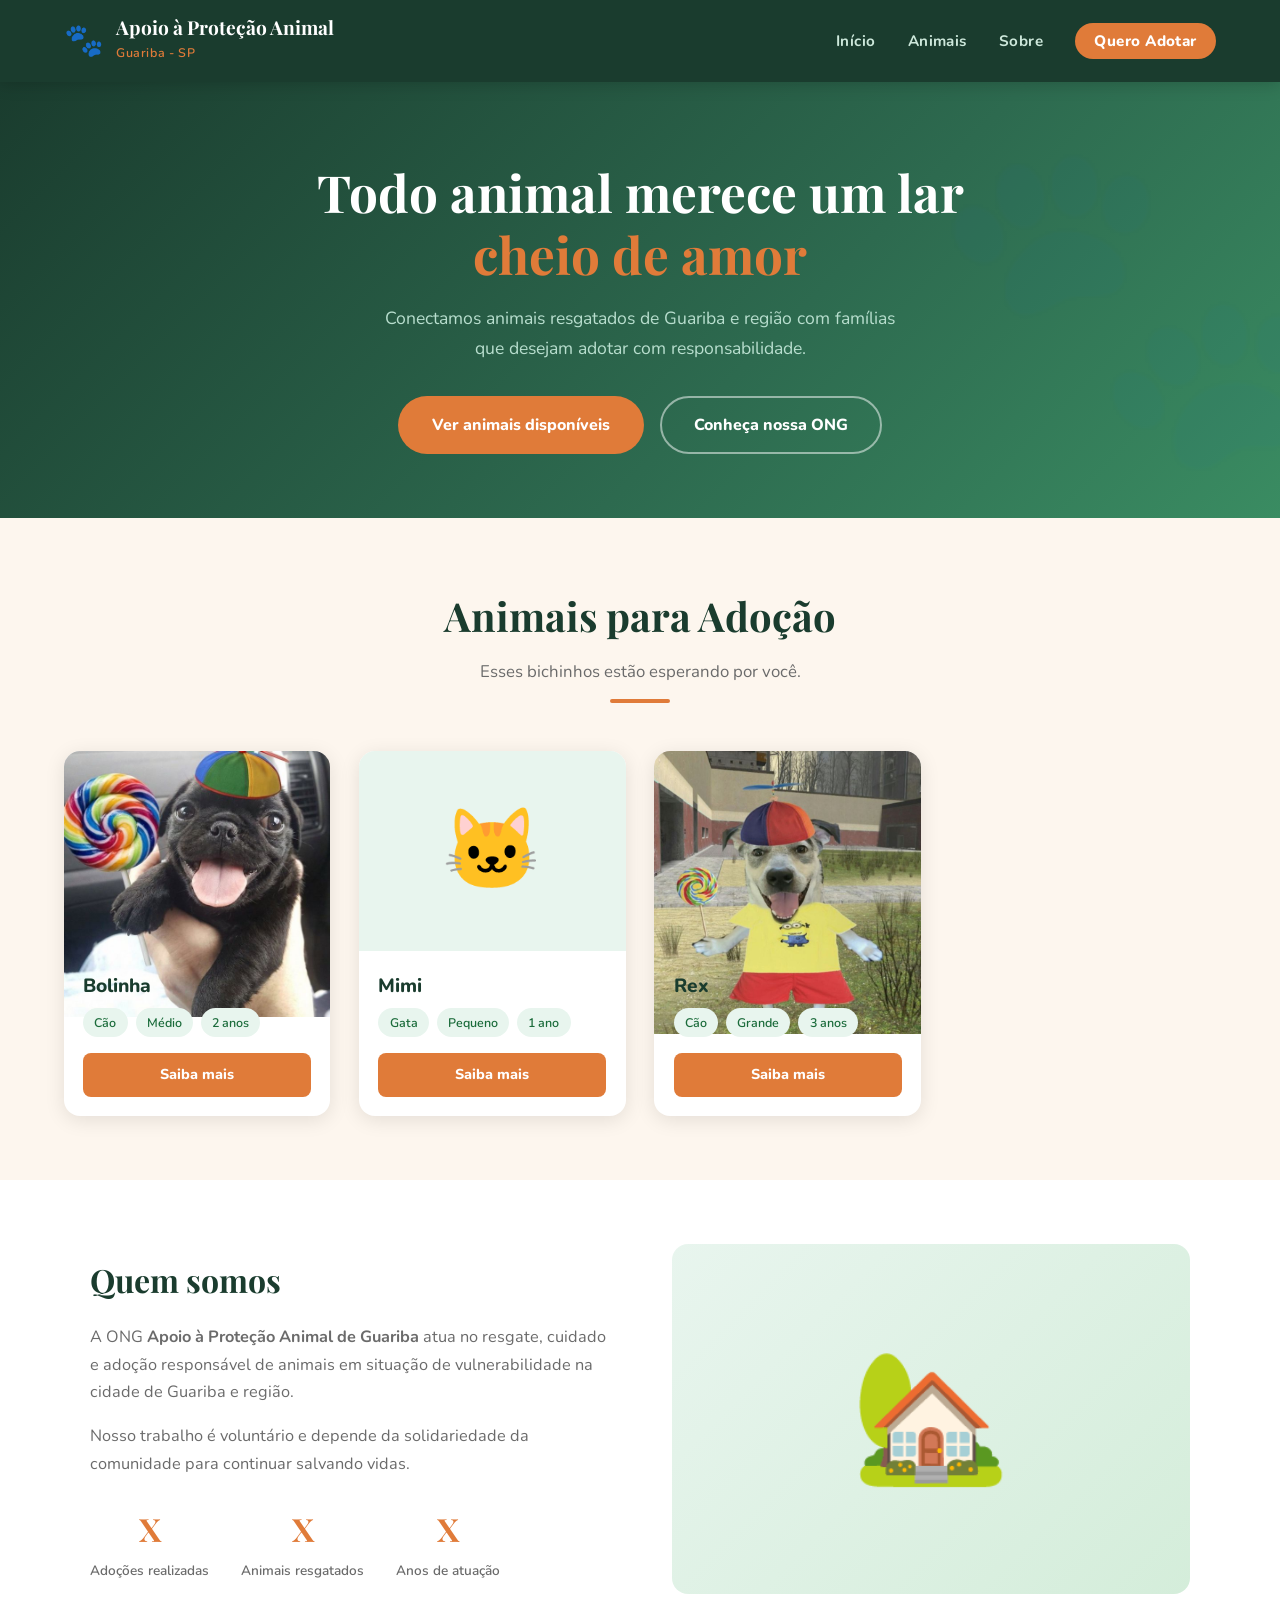
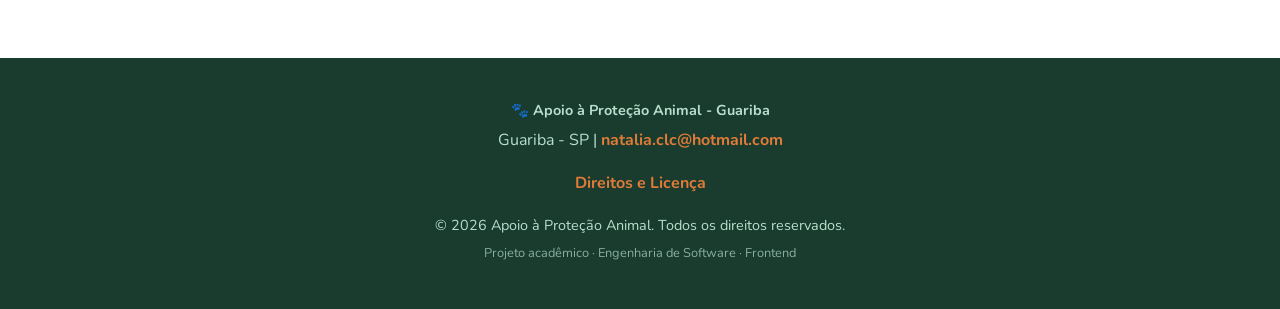
==== commit 9393b29f: "feat "correcao de bugs"" ====
--- a/index.html
+++ b/index.html
@@ -47,7 +47,7 @@
         <p>Conectamos animais resgatados de Guariba e região com famílias que desejam adotar com responsabilidade.</p>
         <div class="hero-btns">
           <a href="#animais" class="btn btn-primario">Ver animais disponíveis</a>
-          <a href="#sobre" class="btn btn-secundario">Conheça nossa ONG</a>
+          <a href="#quem-somos" class="btn btn-secundario">Conheça nossa ONG</a>
         </div>
       </div>
     </section>
@@ -73,7 +73,7 @@
               <span class="tag">Médio</span>
               <span class="tag">2 anos</span>
             </div>
-            <a href="adocao.html" class="btn-card">Tenho interesse</a>
+            <a href="adocao.html" class="btn-card">Saiba mais</a>
           </div>
         </article>
 
@@ -86,7 +86,7 @@
               <span class="tag">Pequeno</span>
               <span class="tag">1 ano</span>
             </div>
-            <a href="adocao.html" class="btn-card">Tenho interesse</a>
+            <a href="adocao.html" class="btn-card">Saiba mais</a>
           </div>
         </article>
 
@@ -101,7 +101,7 @@
               <span class="tag">Grande</span>
               <span class="tag">3 anos</span>
             </div>
-            <a href="adocao.html" class="btn-card">Tenho interesse</a>
+            <a href="adocao.html" class="btn-card">Saiba mais</a>
           </div>
         </article>
 
@@ -109,7 +109,7 @@
     </section>
 
     <!-- ===== SOBRE ===== -->
-    <section class="sobre" id="sobre">
+    <section class="sobre" id="quem-somos"> <!-- ID atualizado para "quem-somos" tava bugado -->
       <div class="sobre-inner">
 
         <div class="sobre-texto">
@@ -139,7 +139,6 @@
 
     
 
-  <!-- ===== FOOTER ===== -->
   <!-- ===== FOOTER ===== -->
 <footer>
   <div class="footer-conteudo">
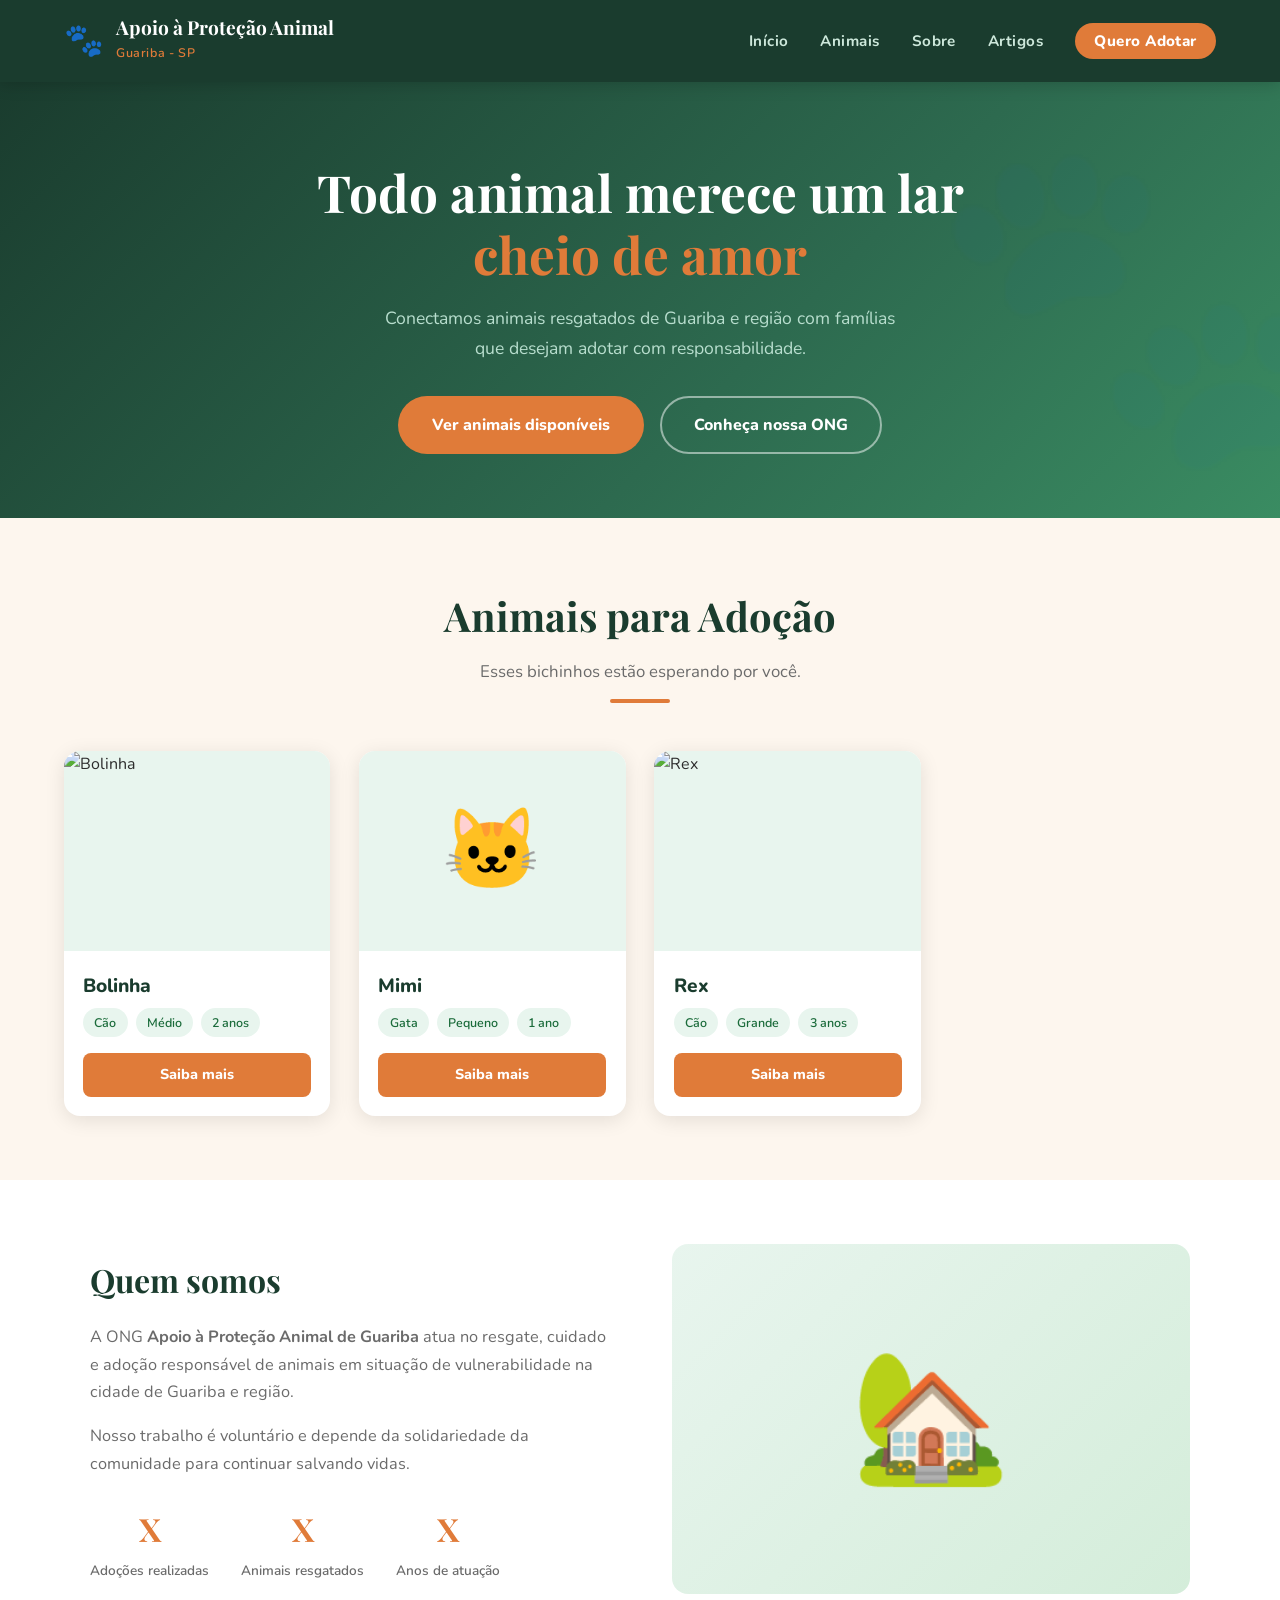
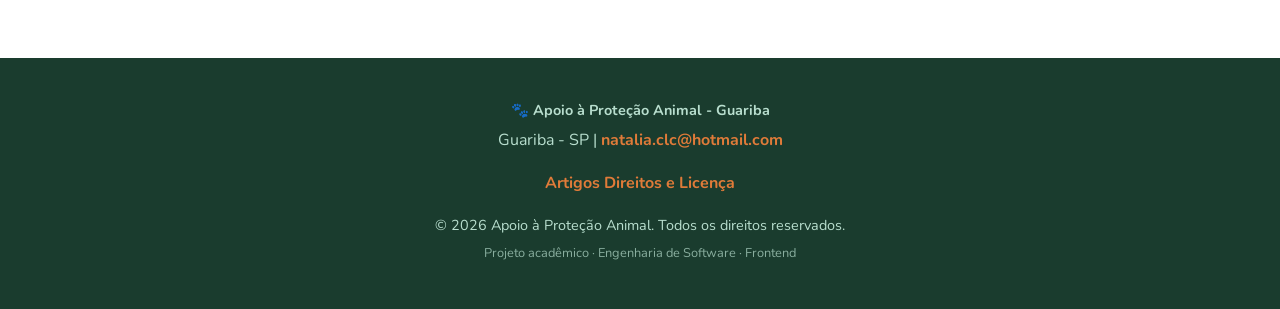
==== commit b9b916a3: "adiciona página de Artigos com links do Instagram" ====
--- a/index.html
+++ b/index.html
@@ -31,6 +31,7 @@
           <li><a href="#inicio">Início</a></li>
           <li><a href="#animais">Animais</a></li>
           <li><a href="sobre.html">Sobre</a></li>
+          <li><a href="artigos.html">Artigos</a></li>
           <li><a href="adocao.html" class="btn-adotar">Quero Adotar</a></li>
         </ul>
       </nav>
@@ -155,6 +156,7 @@
     
 
     <nav class="footer-links" aria-label="Links institucionais">
+      <a href="artigos.html">Artigos</a>
       <a href="licenca.html">Direitos e Licença</a>
     </nav>
 
--- a/assets/css/style.css
+++ b/assets/css/style.css
@@ -1434,3 +1434,86 @@
       .evento-card { grid-template-columns: 75px 1fr; }
       .galeria-grid { grid-template-columns: repeat(2, 1fr); }
     }
+
+/* =============================================
+    PÁGINA ARTIGOS
+   ============================================= */
+
+    .hero-artigos {
+      background: linear-gradient(135deg, #1a6b3a 0%, #2d9e5f 60%, #f5a623 100%);
+      padding: 5rem 1.5rem 3.5rem;
+      text-align: center;
+      color: #fff;
+    }
+    .hero-artigos h1 { font-size: clamp(1.8rem, 4vw, 3rem); margin-bottom: .5rem; }
+    .hero-artigos p  { font-size: 1.1rem; opacity: .9; max-width: 560px; margin: 0 auto; }
+
+    .grid-artigos {
+      display: grid;
+      grid-template-columns: repeat(auto-fill, minmax(280px, 1fr));
+      gap: 1.8rem;
+      max-width: 1200px;
+      margin: 3rem auto 4rem;
+      padding: 0 1.5rem;
+    }
+
+    .card-artigo {
+      background: var(--cor-branco);
+      border-radius: var(--borda-radius);
+      box-shadow: var(--sombra);
+      overflow: hidden;
+      transition: transform var(--transicao), box-shadow var(--transicao);
+      text-align: center;
+    }
+    .card-artigo:hover {
+      transform: translateY(-6px);
+      box-shadow: 0 12px 32px rgba(0,0,0,.14);
+    }
+
+    .card-artigo-img {
+      width: 100%;
+      height: 220px;
+      overflow: hidden;
+      background: #e8f5ee;
+      display: flex;
+      align-items: center;
+      justify-content: center;
+    }
+    .card-artigo-img img {
+      width: 100%;
+      height: 100%;
+      object-fit: contain;
+      display: block;
+      padding: 0.5rem;
+    }
+
+    .card-artigo-corpo {
+      padding: 1.2rem;
+    }
+
+    .card-artigo h3 {
+      font-size: 1.1rem;
+      font-weight: 800;
+      color: var(--cor-header-footer);
+      margin-bottom: .5rem;
+    }
+
+    .card-artigo-meta {
+      font-size: .85rem;
+      color: var(--cor-texto-claro);
+      margin-bottom: 1.2rem;
+    }
+
+    .card-artigo .btn-card {
+      display: inline-block;
+      padding: .6rem 1.4rem;
+      background: var(--cor-primaria);
+      color: var(--cor-branco);
+      border-radius: 8px;
+      font-weight: 800;
+      font-size: .9rem;
+      transition: background var(--transicao);
+    }
+    .card-artigo .btn-card:hover {
+      background: #c96828;
+    }
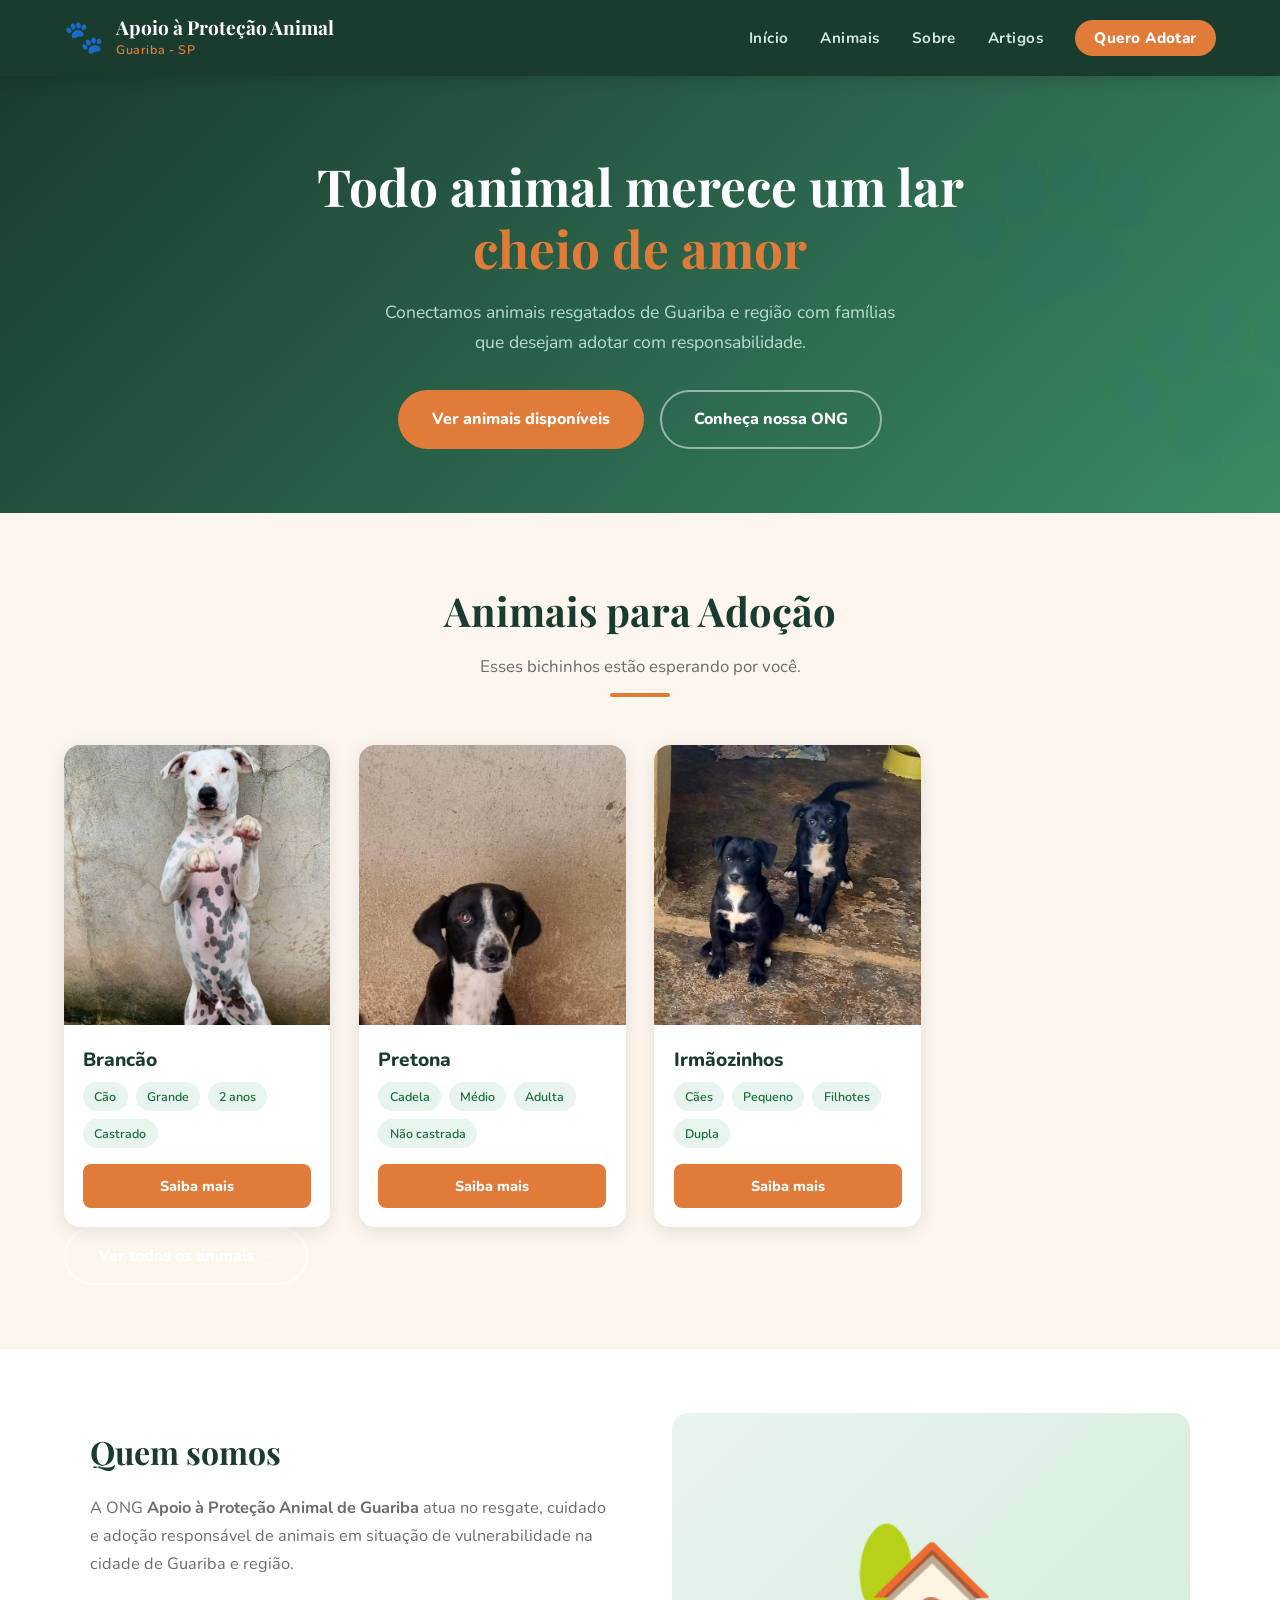
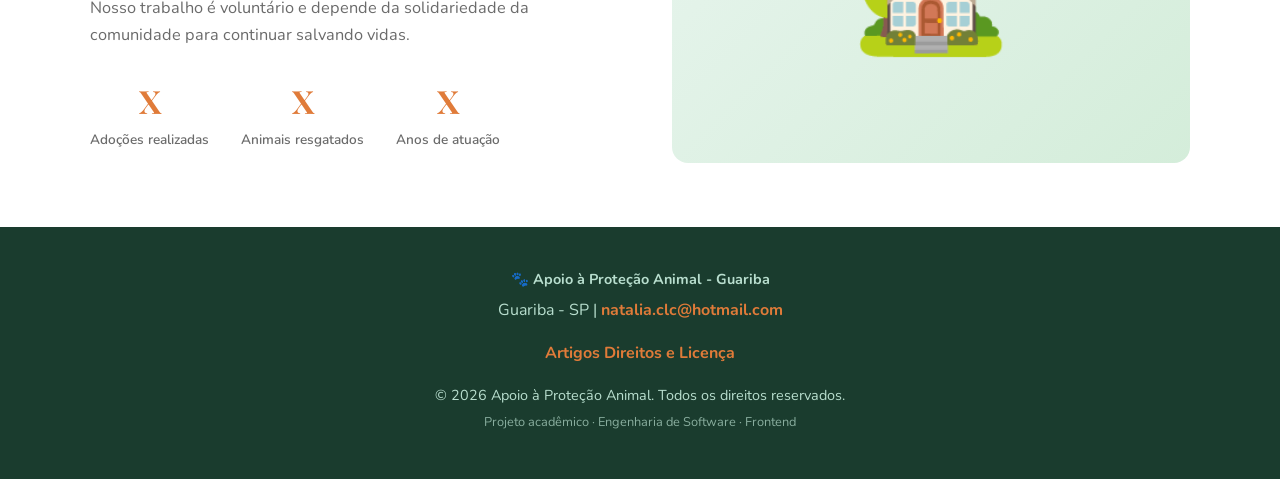
==== commit 97c83f4a: "feat add de imagens e refatoracao das paginas de card" ====
--- a/index.html
+++ b/index.html
@@ -1,4 +1,4 @@
-<!DOCTYPE html>
+
 <html lang="pt-BR">
 <head>
   <meta charset="UTF-8">
@@ -54,60 +54,70 @@
     </section>
 
     <!-- ===== ANIMAIS ===== -->
-    <section id="animais">
-      <div class="secao-titulo">
-        <h2>Animais para Adoção</h2>
-        <p>Esses bichinhos estão esperando por você.</p>
-        <div class="linha"></div>
+<section id="animais">
+  <div class="secao-titulo">
+    <h2>Animais para Adoção</h2>
+    <p>Esses bichinhos estão esperando por você.</p>
+    <div class="linha"></div>
+  </div>
+
+  <div class="grid-animais container">
+
+    <article class="card-animal">
+      <div class="foto">
+        <img src="assets/img/brancao.jpeg" alt="Brancão, cão adulto branco com manchas">
       </div>
+      <div class="info">
+        <h3>Brancão</h3>
+        <div class="tags">
+          <span class="tag">Cão</span>
+          <span class="tag">Grande</span>
+          <span class="tag">2 anos</span>
+          <span class="tag">Castrado</span>
+        </div>
+        <a href="adocao.html" class="btn-card">Saiba mais</a>
+      </div>
+    </article>
 
-      <div class="grid-animais container">
+    <article class="card-animal">
+      <div class="foto">
+        <img src="assets/img/pretona.jpeg" alt="Pretona, cadela adulta preta">
+      </div>
+      <div class="info">
+        <h3>Pretona</h3>
+        <div class="tags">
+          <span class="tag">Cadela</span>
+          <span class="tag">Médio</span>
+          <span class="tag">Adulta</span>
+          <span class="tag">Não castrada</span>
+        </div>
+        <a href="adocao.html" class="btn-card">Saiba mais</a>
+      </div>
+    </article>
 
-        <article class="card-animal">
-          <div class="foto">
-  <img src="assets/img/bolinha.jpg" alt="Bolinha">
-</div>
-          <div class="info">
-            <h3>Bolinha</h3>
-            <div class="tags">
-              <span class="tag">Cão</span>
-              <span class="tag">Médio</span>
-              <span class="tag">2 anos</span>
-            </div>
-            <a href="adocao.html" class="btn-card">Saiba mais</a>
-          </div>
-        </article>
+    <article class="card-animal">
+      <div class="foto">
+        <img src="assets/img/irmaozinhos.jpeg" alt="Irmãozinhos, dupla de filhotes pretos">
+      </div>
+      <div class="info">
+        <h3>Irmãozinhos</h3>
+        <div class="tags">
+          <span class="tag">Cães</span>
+          <span class="tag">Pequeno</span>
+          <span class="tag">Filhotes</span>
+          <span class="tag">Dupla</span>
+        </div>
+        <a href="adocao.html" class="btn-card">Saiba mais</a>
+      </div>
+    </article>
 
-        <article class="card-animal">
-          <div class="foto" style="display:flex;align-items:center;justify-content:center;font-size:5rem;">🐱</div>
-          <div class="info">
-            <h3>Mimi</h3>
-            <div class="tags">
-              <span class="tag">Gata</span>
-              <span class="tag">Pequeno</span>
-              <span class="tag">1 ano</span>
-            </div>
-            <a href="adocao.html" class="btn-card">Saiba mais</a>
-          </div>
-        </article>
+  </div>
 
-        <article class="card-animal">
-          <div class="foto">
-  <img src="assets/img/bolinha2.jpg" alt="Rex">
-</div>
-          <div class="info">
-            <h3>Rex</h3>
-            <div class="tags">
-              <span class="tag">Cão</span>
-              <span class="tag">Grande</span>
-              <span class="tag">3 anos</span>
-            </div>
-            <a href="adocao.html" class="btn-card">Saiba mais</a>
-          </div>
-        </article>
+  <div class="ver-mais container">
+    <a href="adocao.html" class="btn btn-secundario">Ver todos os animais →</a>
+  </div>
 
-      </div>
-    </section>
+</section>
 
     <!-- ===== SOBRE ===== -->
     <section class="sobre" id="quem-somos"> <!-- ID atualizado para "quem-somos" tava bugado -->
--- a/assets/css/style.css
+++ b/assets/css/style.css
@@ -19,6 +19,12 @@
   --transicao: 0.3s ease;
   --fonte-titulo: 'Playfair Display', serif;
   --fonte-corpo: 'Nunito', sans-serif;
+
+  /* aliases usados nas páginas internas */
+  --verde: #2d6a4f;
+  --verde-escuro: #1a3c2e;
+  --laranja: #e07b39;
+  --bege: #fdf6ee;
 }
 
 /* --- Reset & Base --- */
@@ -1517,3 +1523,224 @@
     .card-artigo .btn-card:hover {
       background: #c96828;
     }
+
+    .card-animal .foto {
+  height: 280px;
+  overflow: hidden;
+  border-radius: 12px 12px 0 0;
+}
+
+.card-animal .foto img {
+  width: 100%;
+  height: 100%;
+  object-fit: cover;
+  object-position: center top;
+}
+
+ /* ===== PAGE HERO ===== */
+    .page-hero {
+      background: linear-gradient(135deg, var(--verde-escuro) 0%, var(--verde) 100%);
+      padding: 4rem 1.5rem 3rem;
+      text-align: center;
+      color: white;
+    }
+ 
+    .page-hero h1 {
+      font-size: clamp(1.8rem, 4vw, 2.8rem);
+      margin-bottom: 0.75rem;
+      font-weight: 700;
+      color: white !important;
+    }
+ 
+    .page-hero p {
+      font-size: 1.1rem;
+      max-width: 560px;
+      margin: 0 auto;
+      color: rgba(255,255,255,0.92) !important;
+    }
+ 
+    /* ===== FILTROS ===== */
+    .filtros-wrap {
+      background: white;
+      border-bottom: 1px solid #eee;
+      padding: 1.25rem 1.5rem;
+      position: sticky;
+      top: 0;
+      z-index: 10;
+      box-shadow: 0 2px 8px rgba(0,0,0,0.06);
+    }
+ 
+    .filtros {
+      display: flex;
+      gap: 0.5rem;
+      flex-wrap: wrap;
+      justify-content: center;
+      max-width: 900px;
+      margin: 0 auto;
+    }
+ 
+    .filtro-btn {
+      padding: 0.45rem 1.1rem;
+      border-radius: 999px;
+      border: 2px solid var(--verde);
+      background: transparent;
+      color: var(--verde-escuro);
+      font-size: 0.9rem;
+      font-weight: 600;
+      cursor: pointer;
+      transition: all 0.2s;
+    }
+ 
+    .filtro-btn:hover,
+    .filtro-btn.ativo {
+      background: var(--verde);
+      color: white;
+    }
+ 
+    /* ===== GRADE DE ANIMAIS ===== */
+    .adocao-secao {
+      padding: 3rem 1.5rem 4rem;
+      background: var(--bege);
+    }
+ 
+    .adocao-secao .grid-animais {
+      grid-template-columns: repeat(auto-fill, minmax(280px, 1fr));
+      max-width: 1100px;
+    }
+ 
+    .card-animal {
+      transition: transform 0.2s, box-shadow 0.2s;
+    }
+ 
+    .card-animal.oculto {
+      display: none;
+    }
+ 
+    .sem-resultados {
+      text-align: center;
+      padding: 3rem;
+      color: #888;
+      font-size: 1.1rem;
+      display: none;
+      grid-column: 1 / -1;
+    }
+ 
+    /* Badge urgente */
+    .badge-urgente {
+      position: absolute;
+      top: 12px;
+      right: 12px;
+      background: #e53e3e;
+      color: white;
+      font-size: 0.7rem;
+      font-weight: 700;
+      padding: 0.25rem 0.6rem;
+      border-radius: 999px;
+      letter-spacing: 0.05em;
+      text-transform: uppercase;
+    }
+ 
+    .card-animal .foto {
+      position: relative;
+      height: 280px;
+      overflow: hidden;
+      border-radius: 12px 12px 0 0;
+    }
+ 
+    .card-animal .foto img {
+      width: 100%;
+      height: 100%;
+      object-fit: cover;
+      object-position: center top;
+    }
+ 
+    /* ===== PROCESSO DE ADOÇÃO ===== */
+    .processo {
+      padding: 4rem 1.5rem;
+      background: white;
+    }
+ 
+    .processo .secao-titulo {
+      margin-bottom: 2.5rem;
+    }
+ 
+    .passos {
+      display: grid;
+      grid-template-columns: repeat(auto-fit, minmax(200px, 1fr));
+      gap: 1.5rem;
+      max-width: 1000px;
+      margin: 0 auto;
+      position: relative;
+    }
+ 
+    .passo {
+      text-align: center;
+      padding: 2rem 1.5rem;
+      background: var(--bege);
+      border-radius: 16px;
+      position: relative;
+    }
+ 
+    .passo-numero {
+      width: 48px;
+      height: 48px;
+      background: var(--laranja);
+      color: white;
+      border-radius: 50%;
+      display: flex;
+      align-items: center;
+      justify-content: center;
+      font-size: 1.3rem;
+      font-weight: 700;
+      margin: 0 auto 1rem;
+    }
+ 
+    .passo h3 {
+      font-size: 1rem;
+      color: var(--verde-escuro);
+      margin-bottom: 0.5rem;
+    }
+ 
+    .passo p {
+      font-size: 0.9rem;
+      color: #666;
+      line-height: 1.5;
+    }
+ 
+    /* ===== CTA FINAL ===== */
+    .cta-adocao {
+      background: linear-gradient(135deg, var(--laranja) 0%, #e07b2a 100%);
+      padding: 3.5rem 1.5rem;
+      text-align: center;
+      color: white;
+    }
+ 
+    .cta-adocao h2 {
+      font-size: clamp(1.5rem, 3vw, 2.2rem);
+      margin-bottom: 0.75rem;
+    }
+ 
+    .cta-adocao p {
+      font-size: 1.05rem;
+      opacity: 0.95;
+      margin-bottom: 1.75rem;
+      max-width: 500px;
+      margin-left: auto;
+      margin-right: auto;
+    }
+ 
+    .cta-adocao .btn {
+      background: white;
+      color: var(--laranja);
+      font-weight: 700;
+      padding: 0.85rem 2rem;
+      border-radius: 999px;
+      text-decoration: none;
+      display: inline-block;
+      transition: transform 0.2s, box-shadow 0.2s;
+    }
+ 
+    .cta-adocao .btn:hover {
+      transform: translateY(-2px);
+      box-shadow: 0 6px 20px rgba(0,0,0,0.15);
+    }
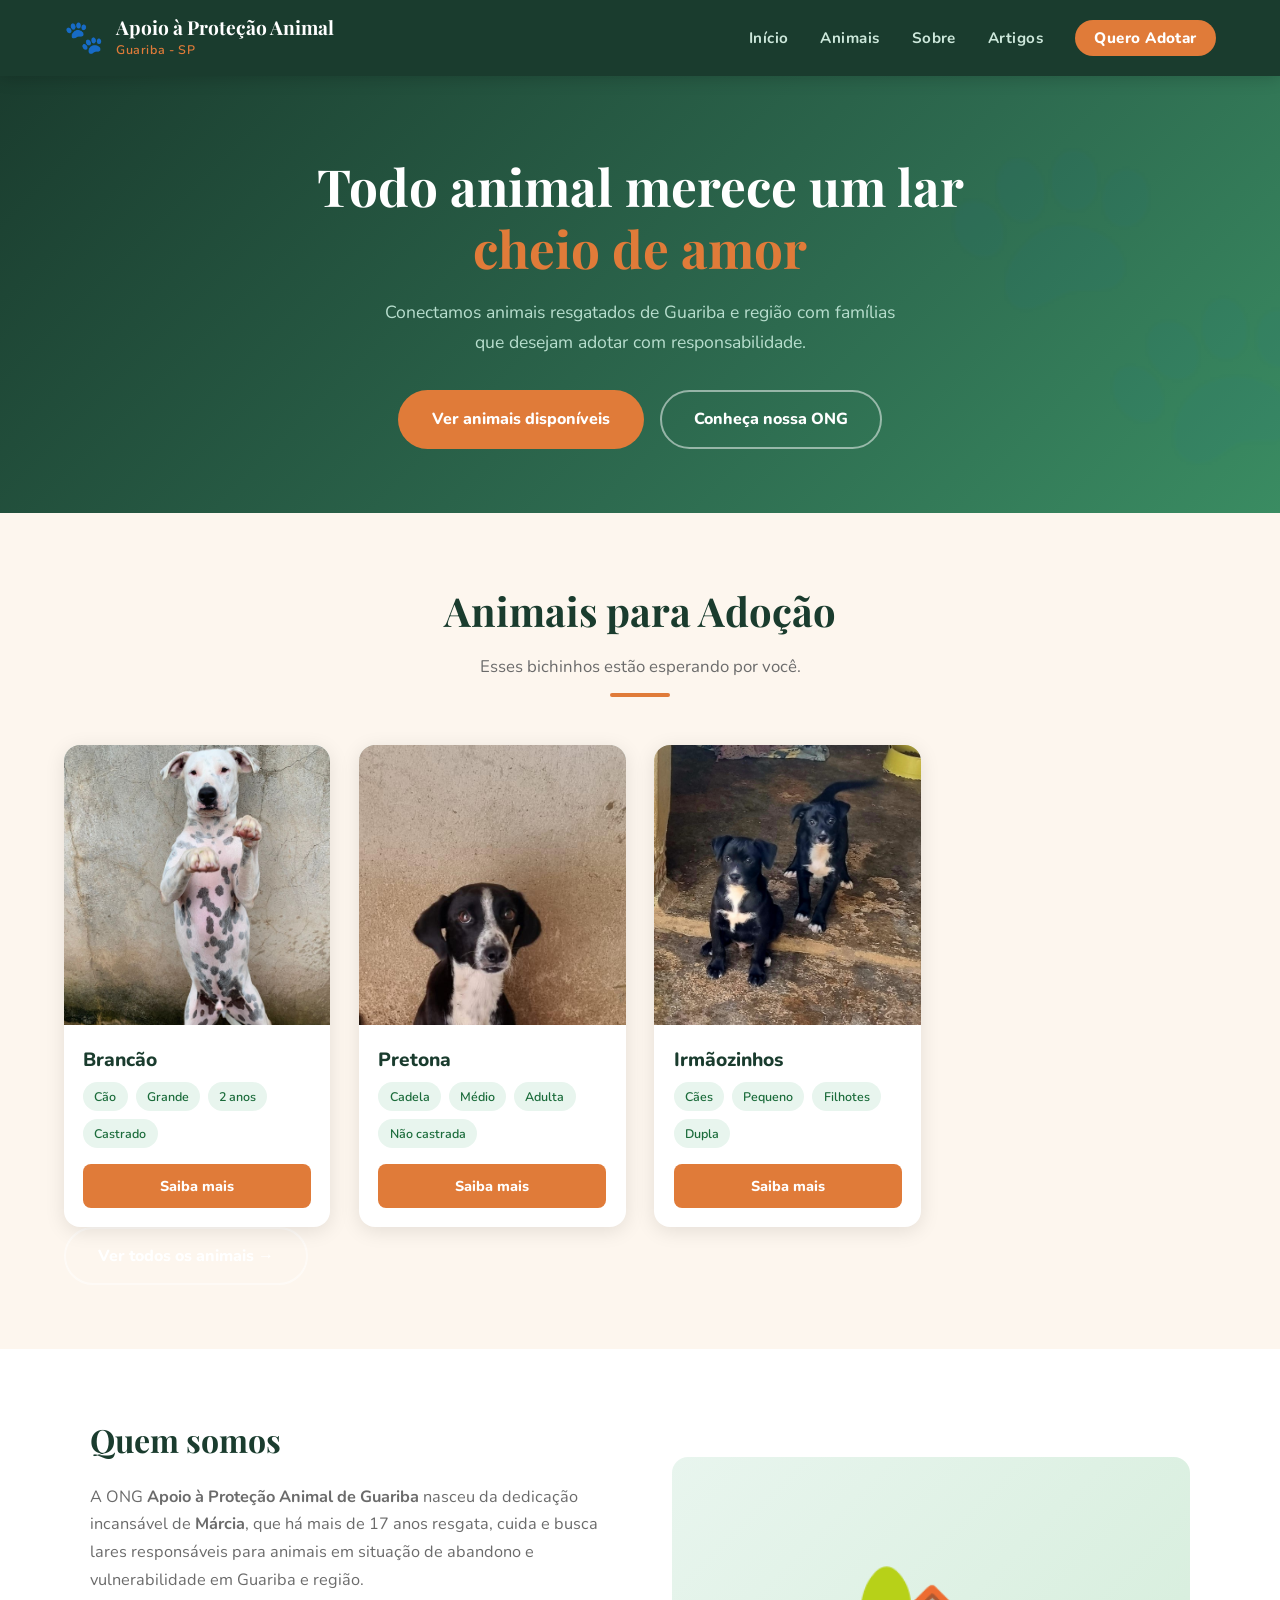
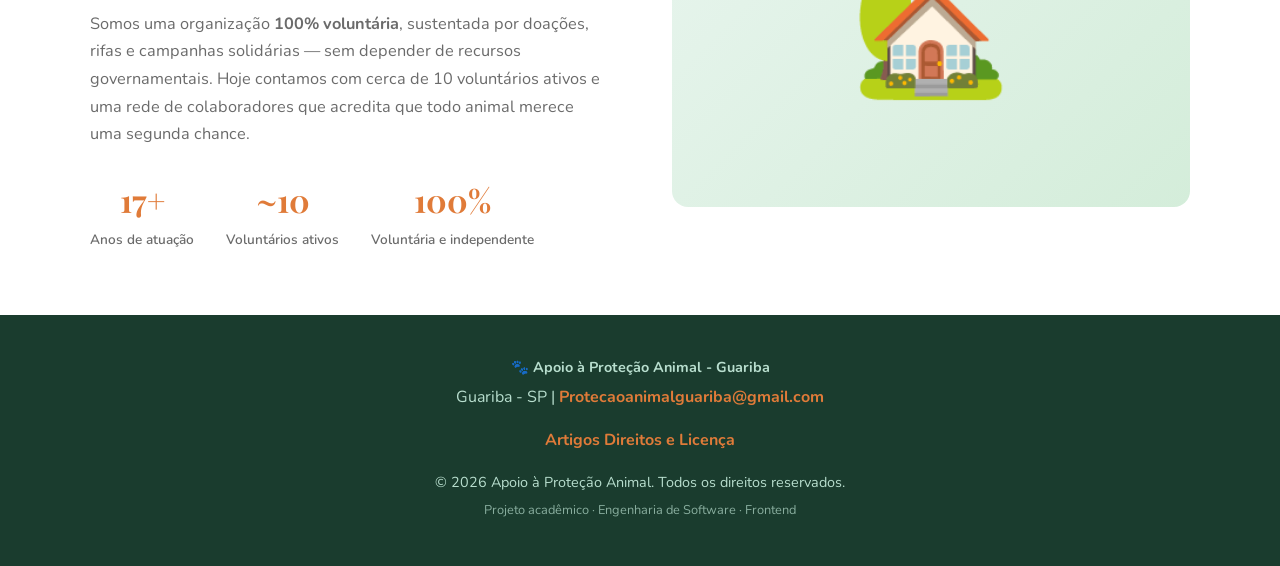
==== commit 0803eeb7: "feat mudanca dos numeros e emais" ====
--- a/index.html
+++ b/index.html
@@ -1,4 +1,3 @@
-
 <html lang="pt-BR">
 <head>
   <meta charset="UTF-8">
@@ -125,20 +124,20 @@
 
         <div class="sobre-texto">
           <h2>Quem somos</h2>
-          <p>A ONG <strong>Apoio à Proteção Animal de Guariba</strong> atua no resgate, cuidado e adoção responsável de animais em situação de vulnerabilidade na cidade de Guariba e região.</p>
-          <p>Nosso trabalho é voluntário e depende da solidariedade da comunidade para continuar salvando vidas.</p>
+          <p>A ONG <strong>Apoio à Proteção Animal de Guariba</strong> nasceu da dedicação incansável de <strong>Márcia</strong>, que há mais de 17 anos resgata, cuida e busca lares responsáveis para animais em situação de abandono e vulnerabilidade em Guariba e região.</p>
+          <p>Somos uma organização <strong>100% voluntária</strong>, sustentada por doações, rifas e campanhas solidárias — sem depender de recursos governamentais. Hoje contamos com cerca de 10 voluntários ativos e uma rede de colaboradores que acredita que todo animal merece uma segunda chance.</p>
           <div class="sobre-stats">
             <div class="stat">
-              <strong>X</strong>
-              <span>Adoções realizadas</span>
+              <strong>17+</strong>
+              <span>Anos de atuação</span>
             </div>
             <div class="stat">
-              <strong>X</strong>
-              <span>Animais resgatados</span>
+              <strong>~10</strong>
+              <span>Voluntários ativos</span>
             </div>
             <div class="stat">
-              <strong>X</strong>
-              <span>Anos de atuação</span>
+              <strong>100%</strong>
+              <span>Voluntária e independente</span>
             </div>
           </div>
         </div>
@@ -161,7 +160,7 @@
  
       Guariba - SP |
       <a>
-        natalia.clc@hotmail.com
+        Protecaoanimalguariba@gmail.com
       </a>
     
 
--- a/assets/css/style.css
+++ b/assets/css/style.css
@@ -340,7 +340,7 @@
 
 .card-animal .foto {
   width: 100%;
-  height: 200px;
+  height: 150px;
   object-fit: cover;
   background: #e8f5ee;
 }
@@ -1446,12 +1446,17 @@
    ============================================= */
 
     .hero-artigos {
-      background: linear-gradient(135deg, #1a6b3a 0%, #2d9e5f 60%, #f5a623 100%);
+      background: linear-gradient(135deg, #0d3d21 0%, #1a6b3a 60%, #c97a10 100%);
       padding: 5rem 1.5rem 3.5rem;
       text-align: center;
       color: #fff;
     }
-    .hero-artigos h1 { font-size: clamp(1.8rem, 4vw, 3rem); margin-bottom: .5rem; }
+    .hero-artigos h1 {
+    font-family: var(--fonte-titulo);
+    font-size: clamp(1.8rem, 4vw, 3rem);
+    margin-bottom: .5rem;
+    font-style: normal; /* garante que não fica itálico */
+}
     .hero-artigos p  { font-size: 1.1rem; opacity: .9; max-width: 560px; margin: 0 auto; }
 
     .grid-artigos {
